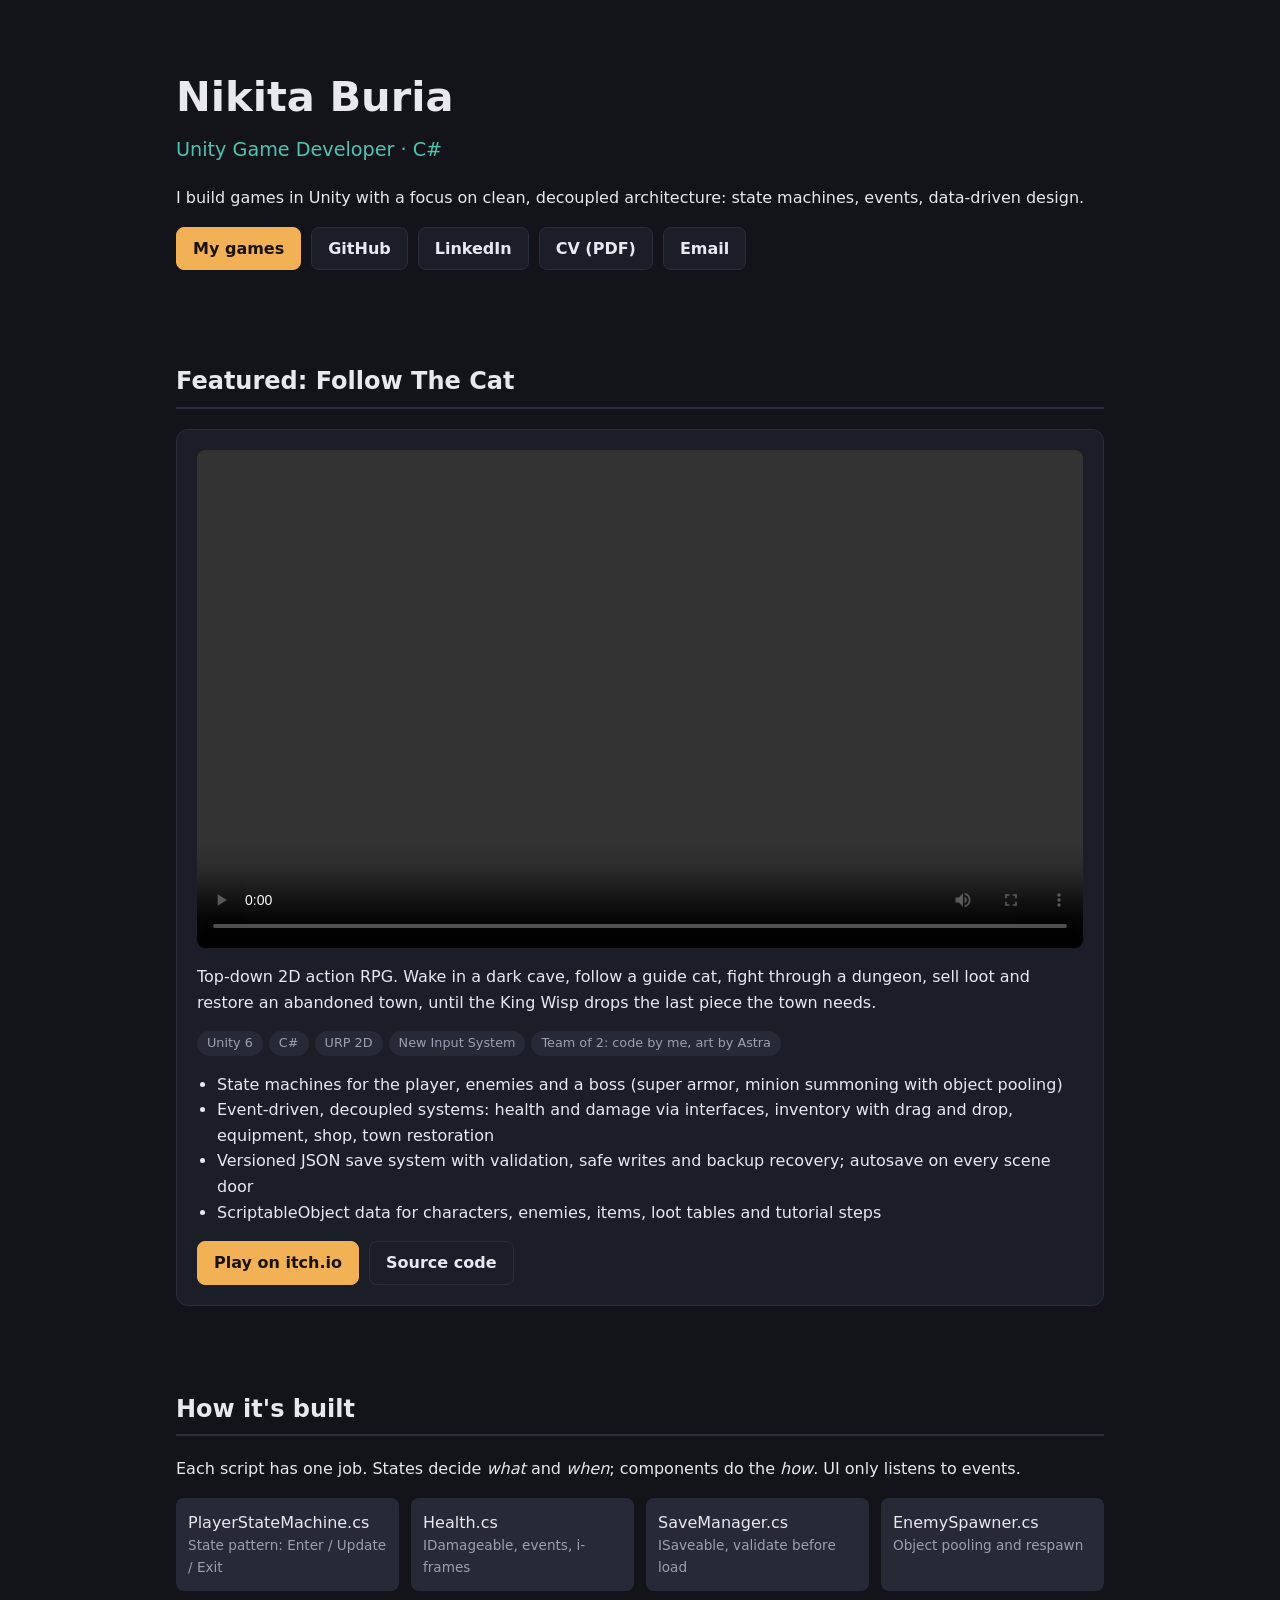
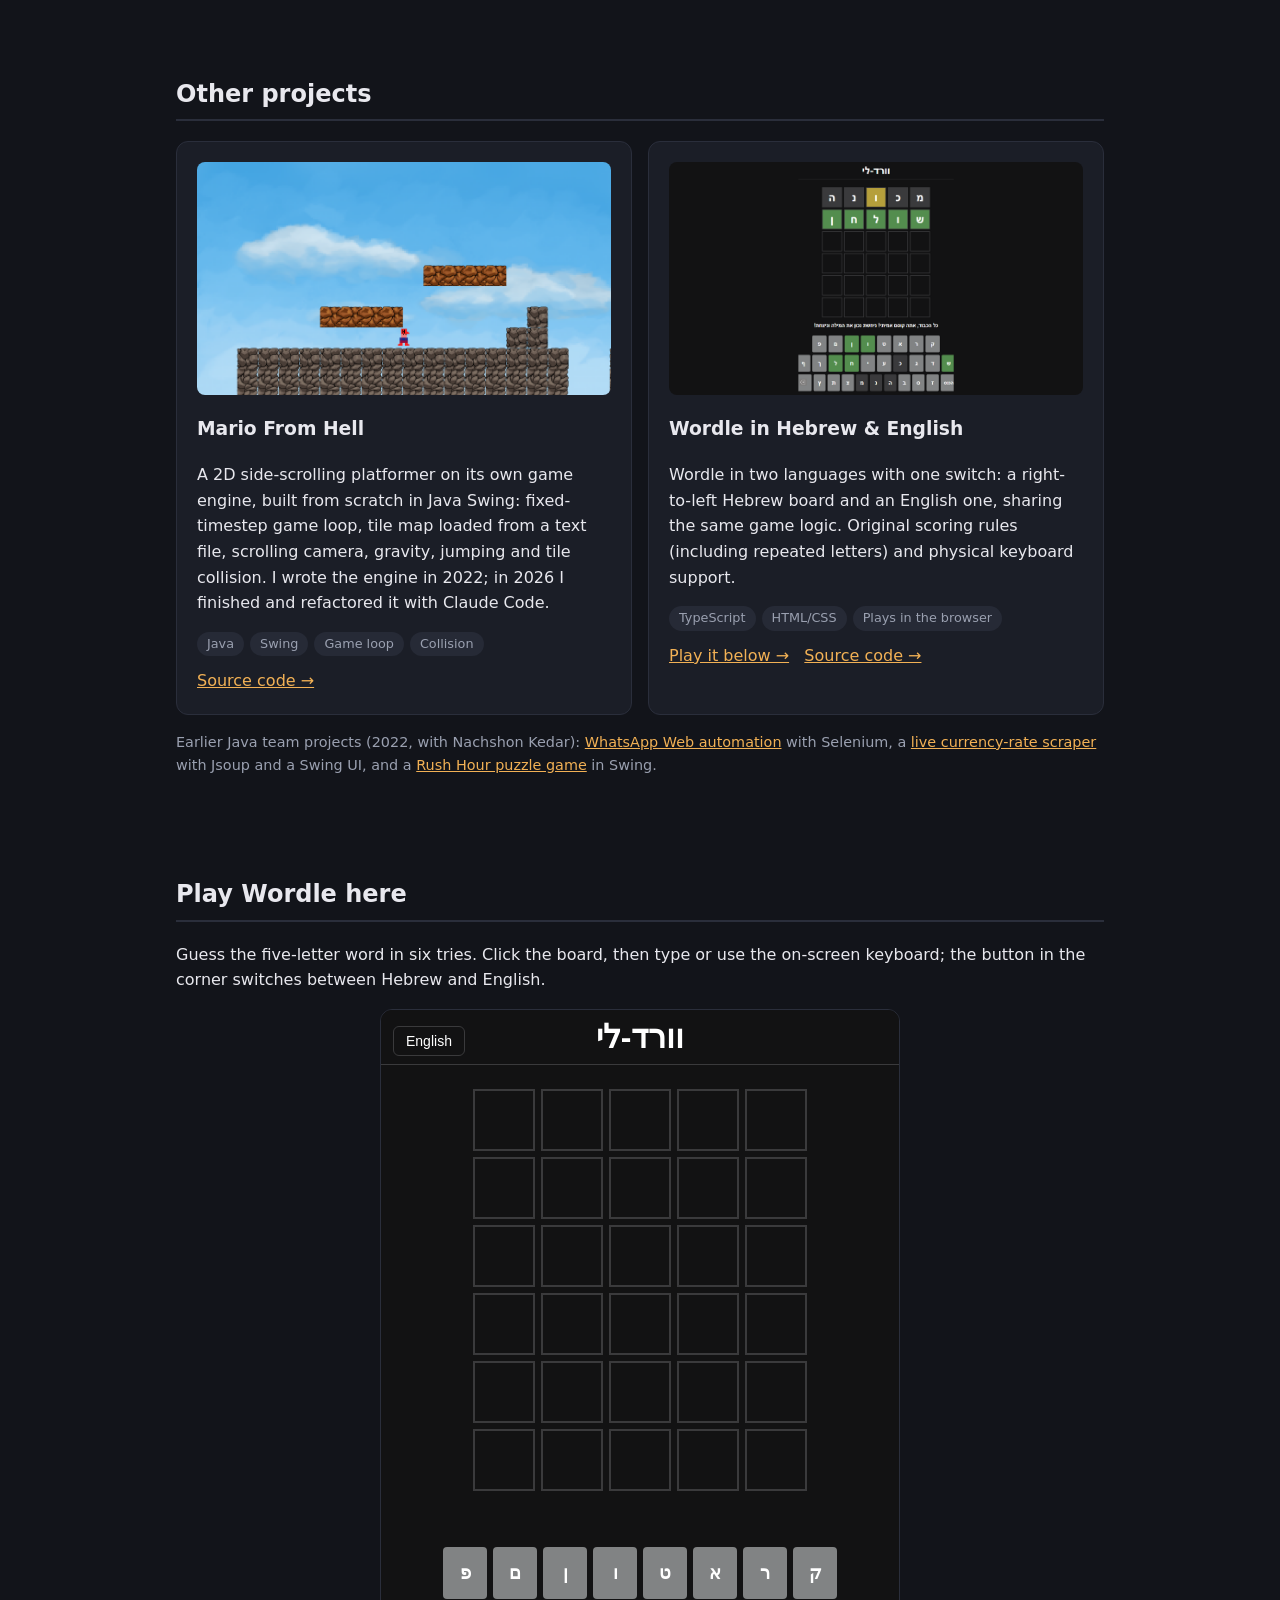
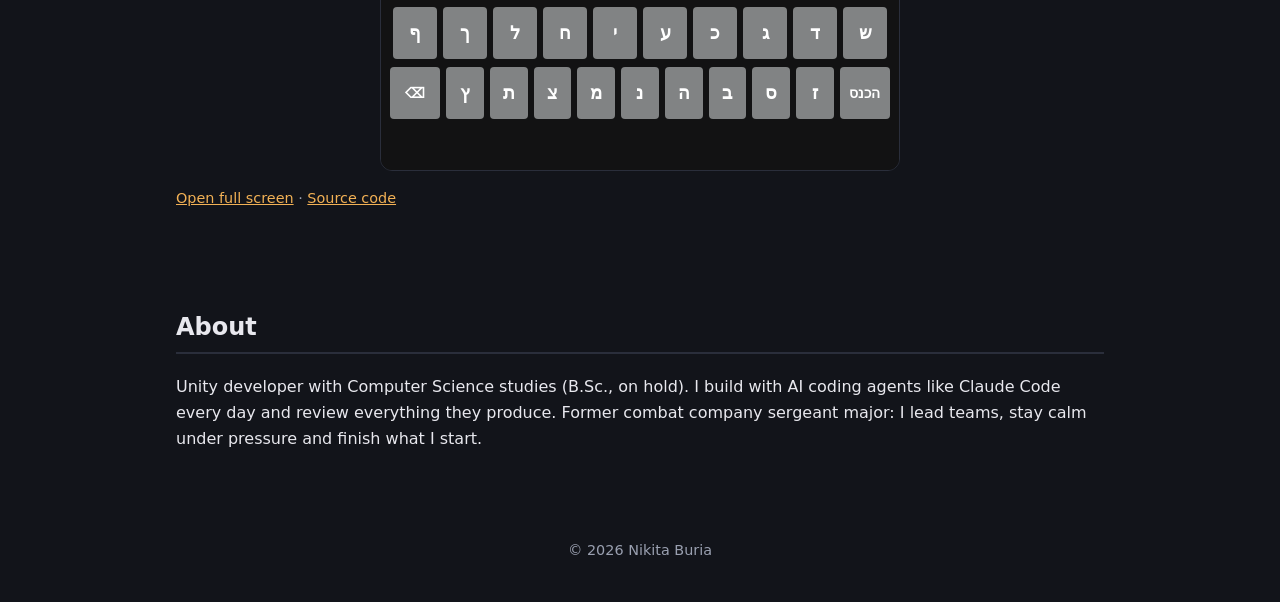
==== index.html @ 009feb9f "Mario From Hell: describe the engine and credit the 2026 refactor Co-Authored-By: Claude Opus 5.5 <n" ====
<!doctype html>
<html lang="en">
<head>
<meta charset="utf-8">
<meta name="viewport" content="width=device-width, initial-scale=1">
<title>Nikita Buria – Unity Game Developer</title>
<meta name="description" content="Portfolio of Nikita Buria, Unity game developer (C#).">
<style>
  :root {
    --bg: #12141a; --card: #1b1e27; --text: #e8e8ee; --muted: #9aa0b0;
    --accent: #f2b155; --accent2: #4fc3b0; --border: #2a2e3b;
  }
  * { box-sizing: border-box; }
  body { margin: 0; background: var(--bg); color: var(--text);
    font: 16px/1.6 system-ui, -apple-system, "Segoe UI", sans-serif; }
  a { color: var(--accent); }
  .wrap { max-width: 960px; margin: 0 auto; padding: 0 16px; }
  header { padding: 64px 0 40px; }
  h1 { font-size: 2.6rem; margin: 0; }
  .role { color: var(--accent2); font-size: 1.2rem; margin: 4px 0 20px; }
  .links { display: flex; flex-wrap: wrap; gap: 10px; }
  .btn { display: inline-block; padding: 8px 16px; border-radius: 8px; text-decoration: none;
    border: 1px solid var(--border); background: var(--card); color: var(--text); font-weight: 600; }
  .btn:hover { border-color: var(--accent); }
  .btn.primary { background: var(--accent); color: #1a1205; border-color: var(--accent); }
  section { padding: 32px 0; }
  h2 { font-size: 1.5rem; border-bottom: 2px solid var(--border); padding-bottom: 6px; }
  .card { background: var(--card); border: 1px solid var(--border); border-radius: 12px; padding: 20px; }
  .video { position: relative; aspect-ratio: 16 / 9; border-radius: 8px; overflow: hidden;
    background: #0b0c10; display: grid; place-items: center; color: var(--muted); margin-bottom: 16px; }
  .video video, .video iframe { position: absolute; inset: 0; width: 100%; height: 100%; border: 0; }
  .tags { display: flex; flex-wrap: wrap; gap: 6px; margin: 8px 0 12px; }
  .tag { font-size: .8rem; padding: 2px 10px; border-radius: 999px; background: #262a36; color: var(--muted); }
  ul { padding-left: 20px; }
  .grid { display: grid; grid-template-columns: repeat(auto-fit, minmax(260px, 1fr)); gap: 16px; }
  .thumb { aspect-ratio: 16 / 9; background: #0b0c10; border-radius: 8px; margin-bottom: 12px;
    display: grid; place-items: center; color: var(--muted); overflow: hidden; }
  .thumb img { width: 100%; height: 100%; object-fit: cover; }
  .arch { display: grid; grid-template-columns: repeat(auto-fit, minmax(200px, 1fr)); gap: 12px; }
  .arch a { display: block; padding: 12px; border-radius: 8px; background: #262a36; text-decoration: none; color: var(--text); }
  .arch a span { display: block; color: var(--muted); font-size: .85rem; }
  .muted-line { color: var(--muted); font-size: .9rem; margin-top: 16px; }
  .game-frame { max-width: 520px; margin: 0 auto; border: 1px solid var(--border); border-radius: 12px; overflow: hidden; background: #121213; }
  .game-frame iframe { display: block; width: 100%; height: 760px; border: 0; }
  footer { padding: 40px 0; color: var(--muted); text-align: center; font-size: .9rem; }
  @media (max-width: 600px) { h1 { font-size: 2rem; } header { padding-top: 40px; } }
</style>
</head>
<body>
<div class="wrap">

  <header>
    <h1>Nikita Buria</h1>
    <p class="role">Unity Game Developer · C#</p>
    <p>I build games in Unity with a focus on clean, decoupled architecture: state machines, events, data-driven design.</p>
    <div class="links">
      <a class="btn primary" href="#games">My games</a>
      <a class="btn" href="https://github.com/NikitaBuria">GitHub</a>
      <a class="btn" href="https://linkedin.com/in/nikita-buria-5861b0246">LinkedIn</a>
      <a class="btn" href="cv.pdf">CV (PDF)</a>
      <a class="btn" href="mailto:nikitaburia@gmail.com">Email</a>
    </div>
  </header>

  <section id="games">
    <h2>Featured: Follow The Cat</h2>
    <div class="card">
      <div class="video">
        <video src="gameplay.mp4" controls preload="metadata" playsinline title="Follow The Cat gameplay"></video>
      </div>
      <p>Top-down 2D action RPG. Wake in a dark cave, follow a guide cat, fight through a dungeon, sell loot and restore an abandoned town, until the King Wisp drops the last piece the town needs.</p>
      <div class="tags">
        <span class="tag">Unity 6</span><span class="tag">C#</span><span class="tag">URP 2D</span>
        <span class="tag">New Input System</span><span class="tag">Team of 2: code by me, art by Astra</span>
      </div>
      <ul>
        <li>State machines for the player, enemies and a boss (super armor, minion summoning with object pooling)</li>
        <li>Event-driven, decoupled systems: health and damage via interfaces, inventory with drag and drop, equipment, shop, town restoration</li>
        <li>Versioned JSON save system with validation, safe writes and backup recovery; autosave on every scene door</li>
        <li>ScriptableObject data for characters, enemies, items, loot tables and tutorial steps</li>
      </ul>
      <div class="links">
        <a class="btn primary" href="https://hahool69.itch.io/followthecat">Play on itch.io</a>
        <a class="btn" href="https://github.com/NikitaBuria/2DFollowTheCat2">Source code</a>
      </div>
    </div>
  </section>

  <section id="architecture">
    <h2>How it's built</h2>
    <p>Each script has one job. States decide <em>what</em> and <em>when</em>; components do the <em>how</em>. UI only listens to events.</p>
    <div class="arch">
      <a href="https://github.com/NikitaBuria/2DFollowTheCat2/blob/main/Assets/Scripts/Player%20Scripts/PlayerStates/PlayerStateMachine.cs">PlayerStateMachine.cs <span>State pattern: Enter / Update / Exit</span></a>
      <a href="https://github.com/NikitaBuria/2DFollowTheCat2/blob/main/Assets/Scripts/Combat/Health.cs">Health.cs <span>IDamageable, events, i-frames</span></a>
      <a href="https://github.com/NikitaBuria/2DFollowTheCat2/blob/main/Assets/Scripts/Save/SaveManager.cs">SaveManager.cs <span>ISaveable, validate before load</span></a>
      <a href="https://github.com/NikitaBuria/2DFollowTheCat2/blob/main/Assets/Scripts/Enemy/EnemySpawner.cs">EnemySpawner.cs <span>Object pooling and respawn</span></a>
    </div>
  </section>

  <section id="other">
    <h2>Other projects</h2>
    <div class="grid">
      <div class="card">
        <div class="thumb"><img src="images/mario-from-hell.png" alt="Mario From Hell: a 2D platformer level with rock platforms"></div>
        <h3>Mario From Hell</h3>
        <p>A 2D side-scrolling platformer on its own game engine, built from scratch in Java Swing: fixed-timestep game loop, tile map loaded from a text file, scrolling camera, gravity, jumping and tile collision. I wrote the engine in 2022; in 2026 I finished and refactored it with Claude Code.</p>
        <div class="tags"><span class="tag">Java</span><span class="tag">Swing</span><span class="tag">Game loop</span><span class="tag">Collision</span></div>
        <a href="https://github.com/NikitaBuria/MarioFromHell">Source code →</a>
      </div>
      <div class="card">
        <div class="thumb"><img src="images/wordle-in-hebrew.png" alt="Wordle in Hebrew and English: the game board with a winning guess"></div>
        <h3>Wordle in Hebrew &amp; English</h3>
        <p>Wordle in two languages with one switch: a right-to-left Hebrew board and an English one, sharing the same game logic. Original scoring rules (including repeated letters) and physical keyboard support.</p>
        <div class="tags"><span class="tag">TypeScript</span><span class="tag">HTML/CSS</span><span class="tag">Plays in the browser</span></div>
        <a href="#play-wordle">Play it below →</a> &nbsp; <a href="https://github.com/NikitaBuria/Wordle-In-Hebrew">Source code →</a>
      </div>
    </div>
    <p class="muted-line">Earlier Java team projects (2022, with Nachshon Kedar): <a href="https://github.com/nachshon99/WhatsappWebProject">WhatsApp Web automation</a> with Selenium, a <a href="https://github.com/nachshon99/WebScrappingProject2">live currency-rate scraper</a> with Jsoup and a Swing UI, and a <a href="https://github.com/NikitaBuria/RushHourProject20.4.22">Rush Hour puzzle game</a> in Swing.</p>
  </section>

  <section id="play-wordle">
    <h2>Play Wordle here</h2>
    <p>Guess the five-letter word in six tries. Click the board, then type or use the on-screen keyboard; the button in the corner switches between Hebrew and English.</p>
    <div class="game-frame">
      <iframe src="wordle/index.html" title="Wordle in Hebrew and English" loading="lazy"></iframe>
    </div>
    <p class="muted-line"><a href="wordle/index.html">Open full screen</a> · <a href="https://github.com/NikitaBuria/Wordle-In-Hebrew">Source code</a></p>
  </section>

  <section id="about">
    <h2>About</h2>
    <p>Unity developer with Computer Science studies (B.Sc., on hold). I build with AI coding agents like Claude Code every day and review everything they produce. Former combat company sergeant major: I lead teams, stay calm under pressure and finish what I start.</p>
  </section>

  <footer>© 2026 Nikita Buria</footer>
</div>
</body>
</html>
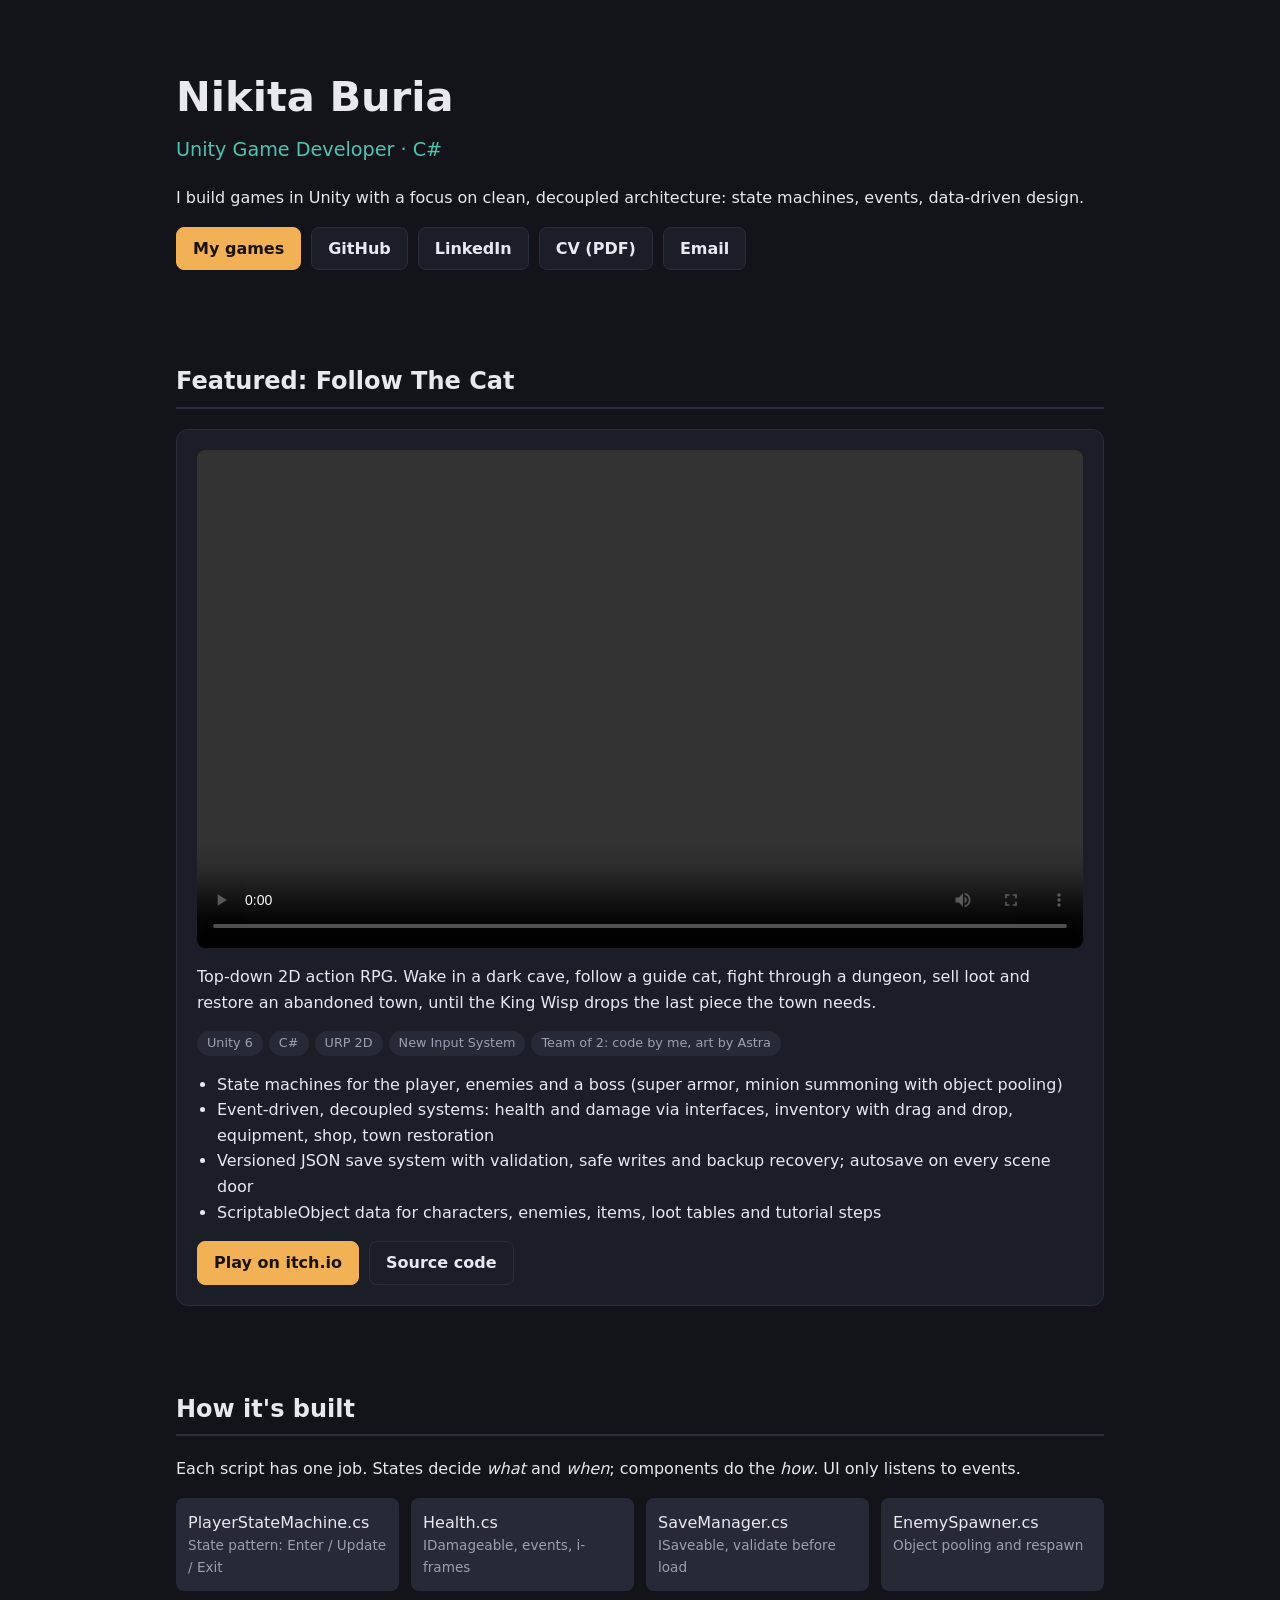
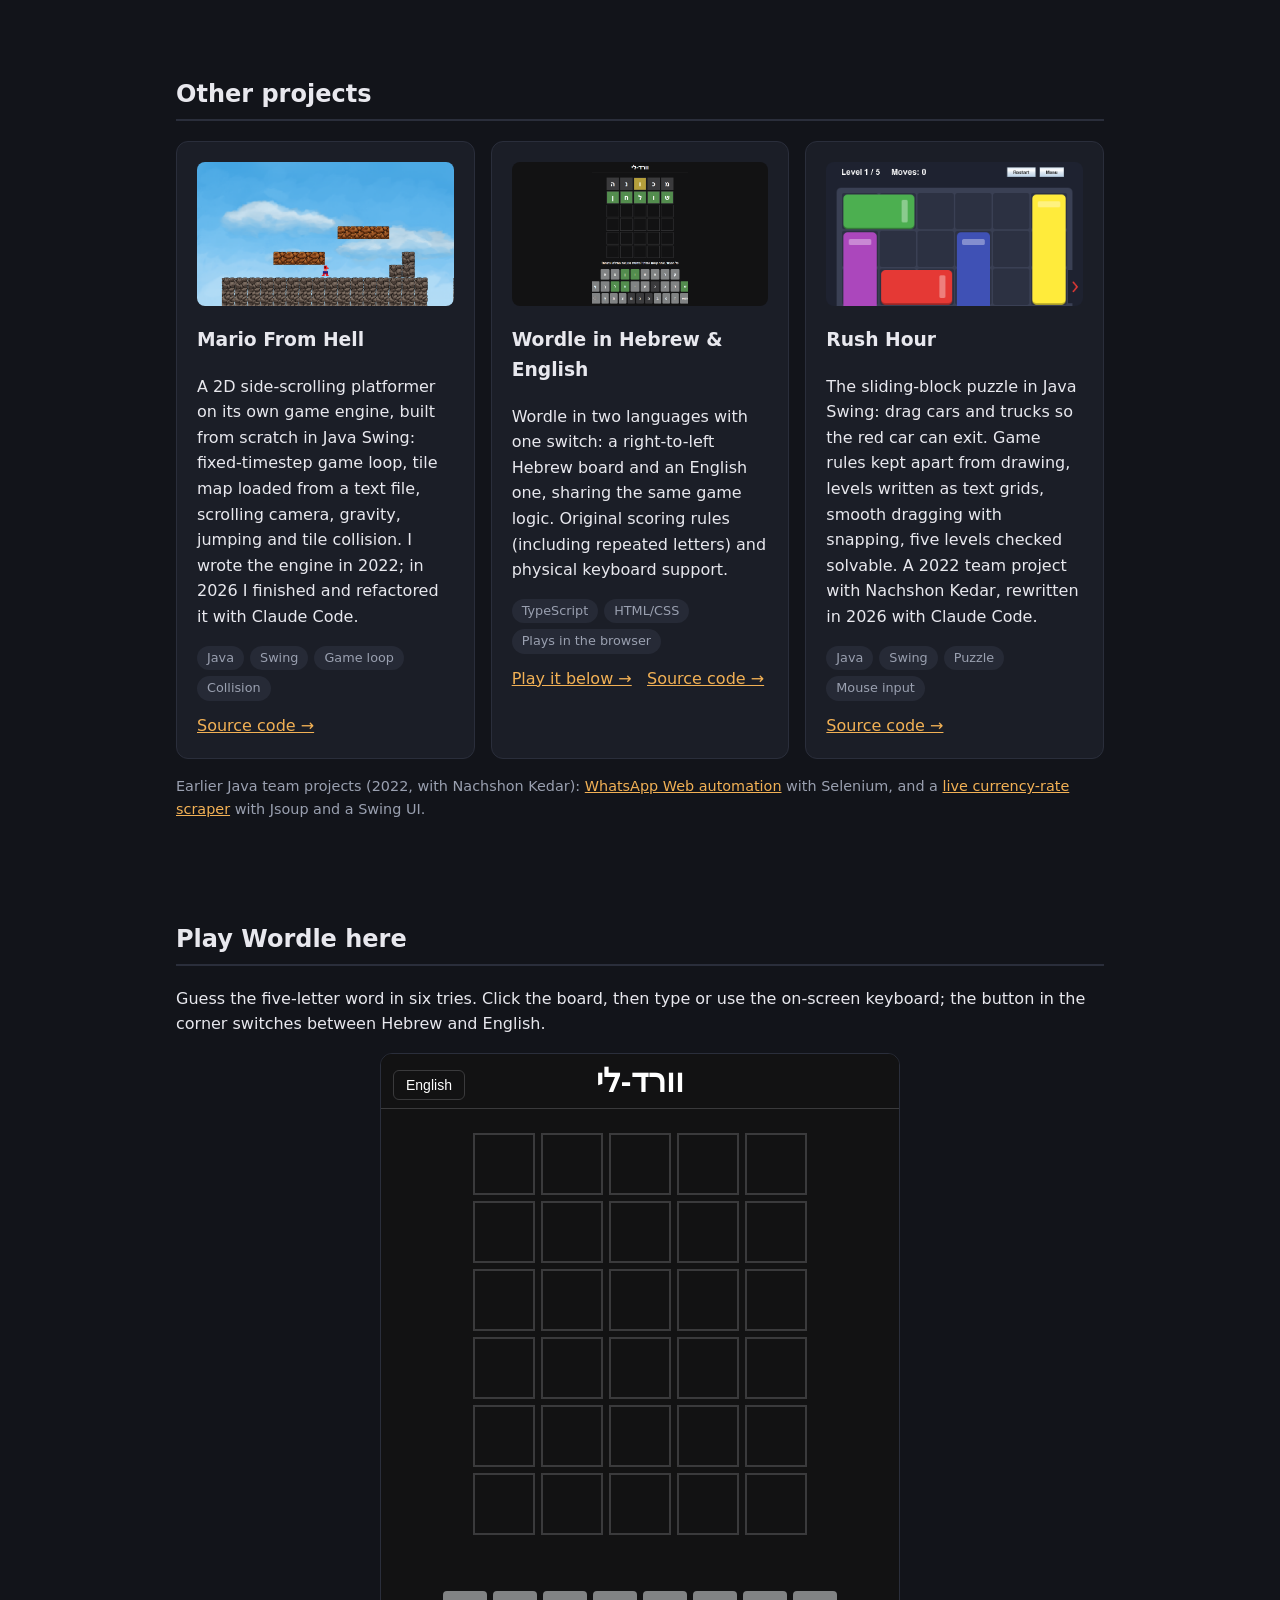
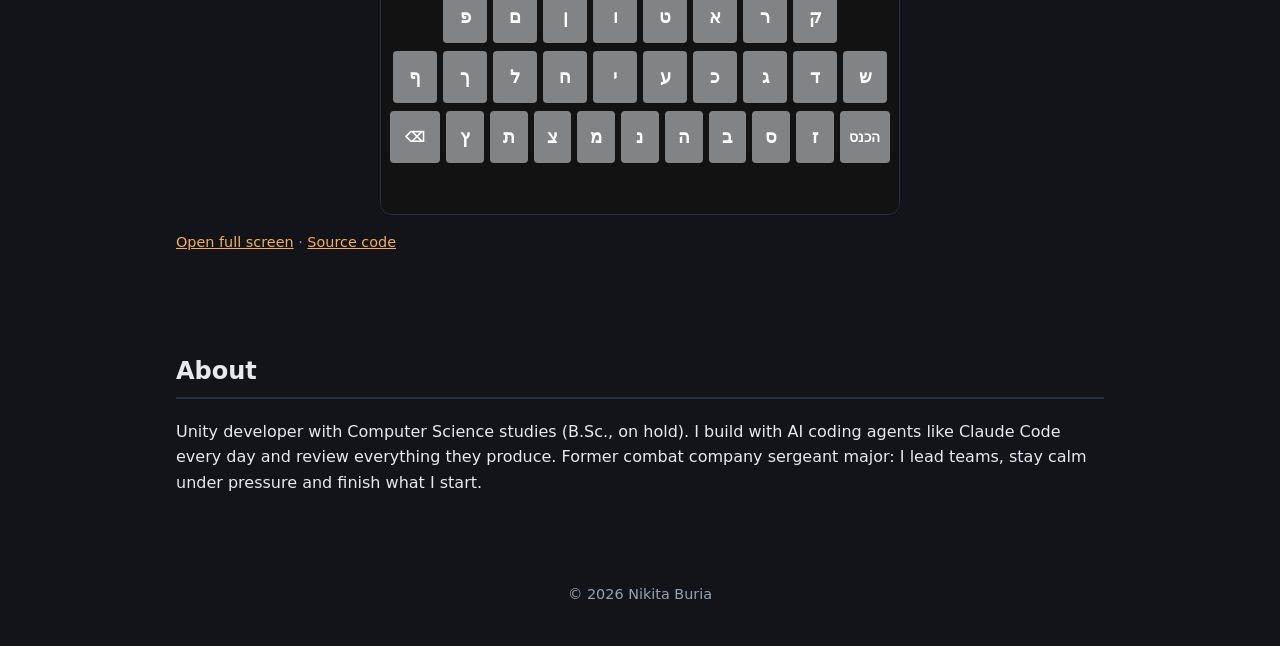
==== commit 88ff3054: "Add Rush Hour to Other projects Co-Authored-By: Claude Opus 5.5 <noreply@anthropic.com>" ====
--- a/index.html
+++ b/index.html
@@ -114,8 +114,15 @@
         <div class="tags"><span class="tag">TypeScript</span><span class="tag">HTML/CSS</span><span class="tag">Plays in the browser</span></div>
         <a href="#play-wordle">Play it below →</a> &nbsp; <a href="https://github.com/NikitaBuria/Wordle-In-Hebrew">Source code →</a>
       </div>
+      <div class="card">
+        <div class="thumb"><img src="images/rush-hour.png" alt="Rush Hour: a 6 by 6 board of colored cars and trucks around the red car"></div>
+        <h3>Rush Hour</h3>
+        <p>The sliding-block puzzle in Java Swing: drag cars and trucks so the red car can exit. Game rules kept apart from drawing, levels written as text grids, smooth dragging with snapping, five levels checked solvable. A 2022 team project with Nachshon Kedar, rewritten in 2026 with Claude Code.</p>
+        <div class="tags"><span class="tag">Java</span><span class="tag">Swing</span><span class="tag">Puzzle</span><span class="tag">Mouse input</span></div>
+        <a href="https://github.com/NikitaBuria/RushHourProject20.4.22">Source code →</a>
+      </div>
     </div>
-    <p class="muted-line">Earlier Java team projects (2022, with Nachshon Kedar): <a href="https://github.com/nachshon99/WhatsappWebProject">WhatsApp Web automation</a> with Selenium, a <a href="https://github.com/nachshon99/WebScrappingProject2">live currency-rate scraper</a> with Jsoup and a Swing UI, and a <a href="https://github.com/NikitaBuria/RushHourProject20.4.22">Rush Hour puzzle game</a> in Swing.</p>
+    <p class="muted-line">Earlier Java team projects (2022, with Nachshon Kedar): <a href="https://github.com/nachshon99/WhatsappWebProject">WhatsApp Web automation</a> with Selenium, and a <a href="https://github.com/nachshon99/WebScrappingProject2">live currency-rate scraper</a> with Jsoup and a Swing UI.</p>
   </section>
 
   <section id="play-wordle">
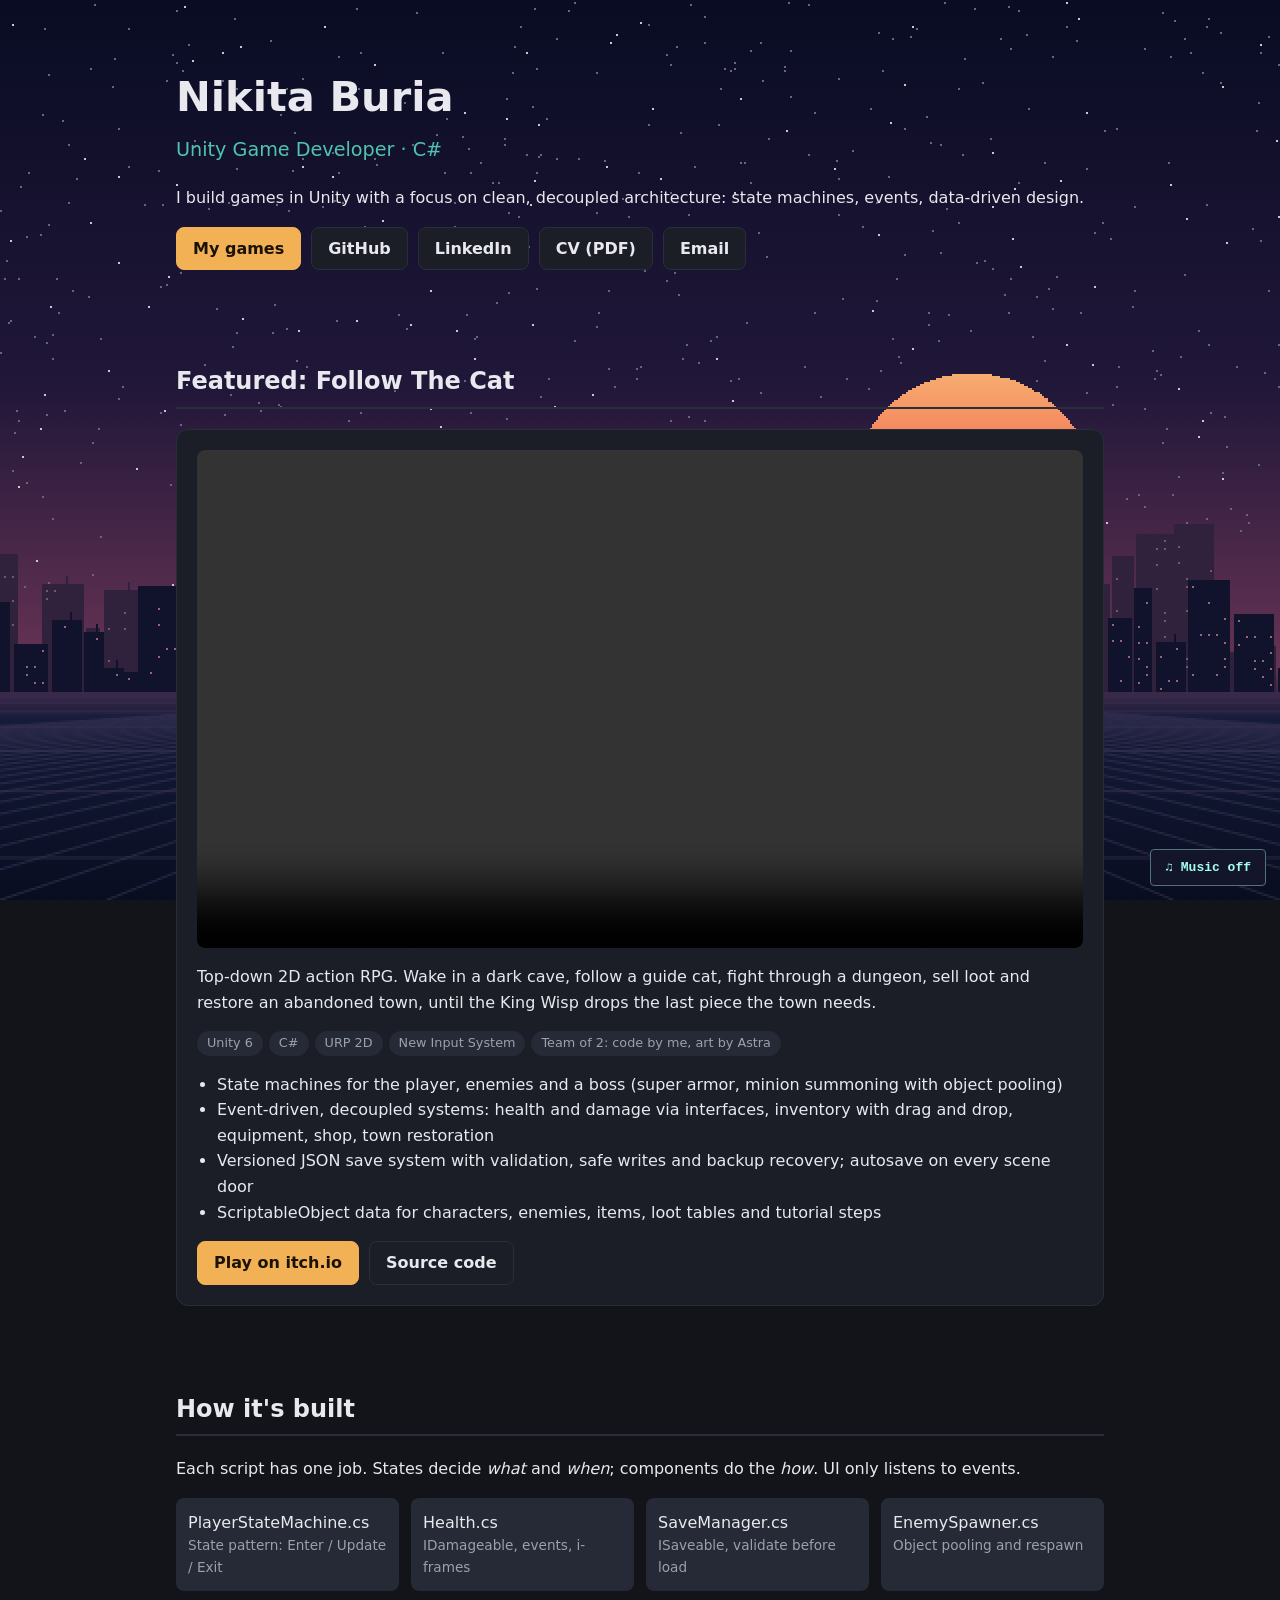
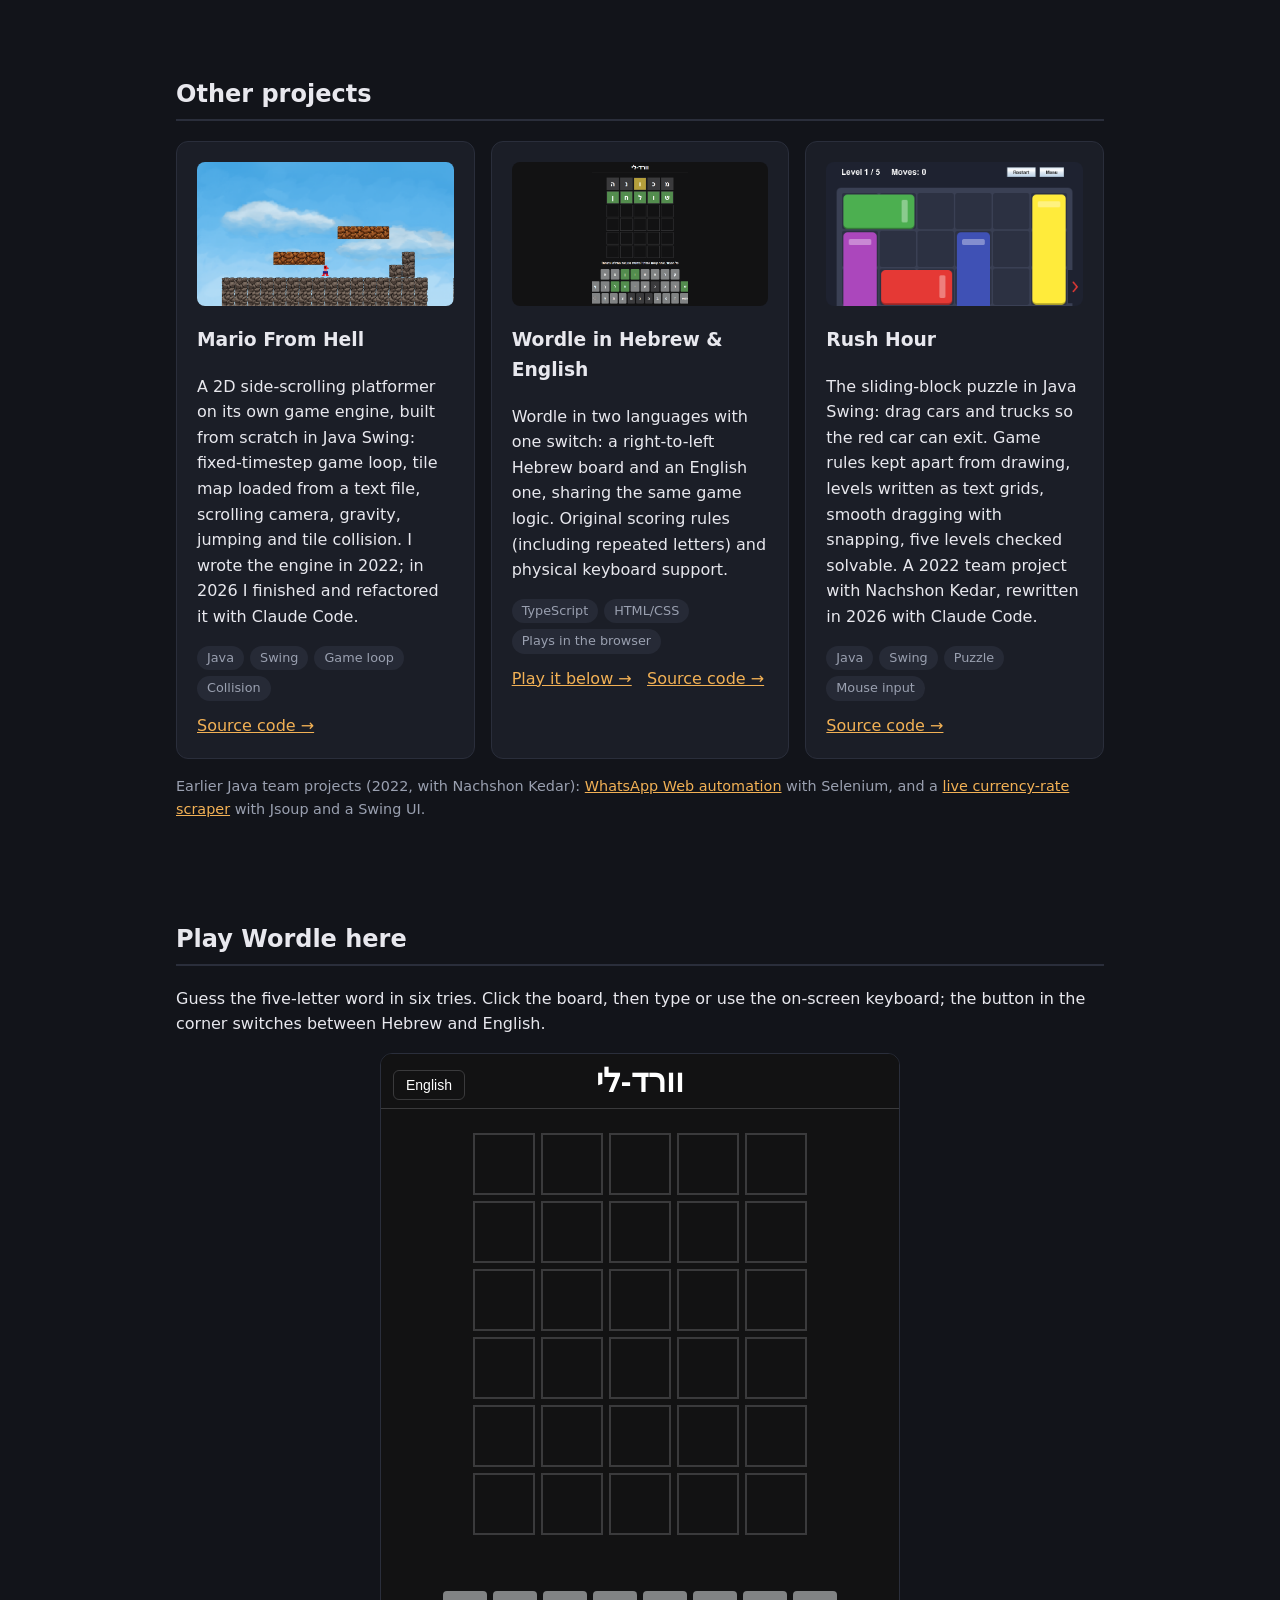
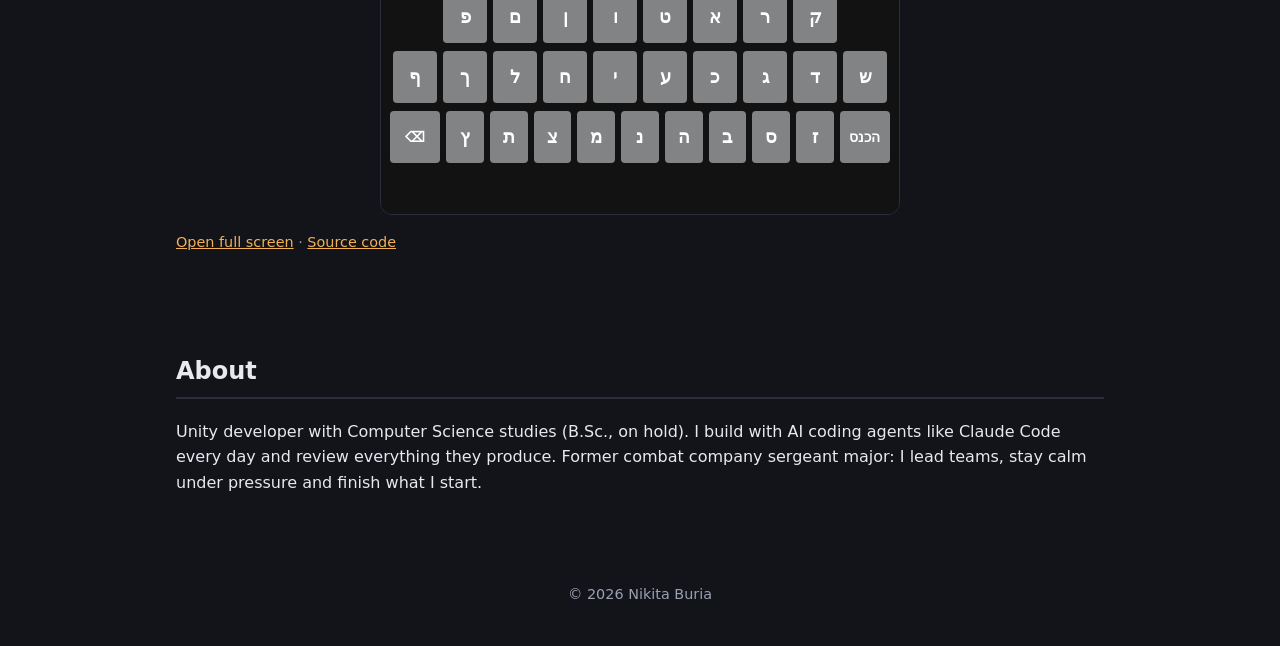
==== commit dcfc8e82: "Add arcade skyline, neon cursor trail and opt-in chiptune Added a script to create a dynamic landsca" ====
--- a/index.html
+++ b/index.html
@@ -5,6 +5,76 @@
 <meta name="viewport" content="width=device-width, initial-scale=1">
 <title>Nikita Buria – Unity Game Developer</title>
 <meta name="description" content="Portfolio of Nikita Buria, Unity game developer (C#).">
+<script>
+window.addEventListener('DOMContentLoaded', () => {
+  document.body.style.isolation = 'isolate';
+  function canvas(layer) {
+    const c = document.createElement('canvas');
+    c.setAttribute('aria-hidden','true');
+    c.style.cssText = 'position:fixed;inset:0;width:100%;height:100%;pointer-events:none;image-rendering:pixelated;z-index:'+layer;
+    document.body.append(c); return c;
+  }
+  const sky=canvas(-1), wake=canvas(9998), pen=sky.getContext('2d'), glow=wake.getContext('2d');
+  function landscape() {
+    const w=sky.width=Math.ceil(innerWidth/2), h=sky.height=Math.ceil(innerHeight/2);
+    wake.width=innerWidth; wake.height=innerHeight;
+    let seed=579;
+    const random=()=>((seed=(1664525*seed+1013904223)>>>0)/4294967296);
+    function rect(x,y,a,b,color){pen.fillStyle=color;pen.fillRect(Math.floor(x),Math.floor(y),Math.ceil(a),Math.ceil(b));}
+    const horizon=Math.floor(h*.77), gradient=pen.createLinearGradient(0,0,0,h);
+    [[0,'#090c23'],[.43,'#211739'],[.74,'#673354'],[.8,'#151b39'],[1,'#080d20']].forEach(([s,c])=>gradient.addColorStop(s,c));
+    rect(0,0,w,h,gradient);
+    for(let i=0;i<w*h/450;i++)rect(random()*w,random()*h*.69,1,1,random()>.82?'#cfc8cb':'#696482');
+    const r=Math.min(w*.13,h*.135);
+    for(let y=-Math.floor(r);y<=r;y++){
+      if(y>0 && y%6<1+Math.floor(2*y/r))continue;
+      const span=Math.sqrt(r*r-y*y), t=(y/r+1)/2;
+      rect(w*.76-span,h*.55+y,2*span,1,'hsl('+(27-43*t)+' 88% '+(70-14*t)+'%)');
+    }
+    for(let layer=0;layer<2;layer++){
+      for(let x=-6;x<w;){
+        const width=5+Math.floor(random()*17),top=horizon-(.02+random()*(layer?.105:.17))*h,color=layer?'#10132b':'#30213d';
+        rect(x,top,width,horizon-top,color);
+        if(random()>.68)rect(x+width*.6,top-4,1,5,color);
+        for(let y=top+3;y<horizon-1;y+=4)for(let col=x+2;col<x+width-1;col+=4)if(random()>.83)rect(col,y,1,1,layer?'#9b6574':'#785669');
+        x+=width+Math.floor(random()*3);
+      }
+    }
+    pen.strokeStyle='#343051';pen.lineWidth=.7;pen.beginPath();
+    for(let x=-w*2;x<w*3;x+=Math.max(18,w/12)){pen.moveTo(w*.51+(x-w*.51)*.045,horizon);pen.lineTo(x,h);}
+    for(let d=1;d<h-horizon;d=d*1.65+1){pen.moveTo(0,horizon+d);pen.lineTo(w,horizon+d);}pen.stroke();
+  }
+  landscape();addEventListener('resize',landscape);
+  const reduced=matchMedia('(prefers-reduced-motion: reduce)');let points=[],frame=0;
+  function trail(now){
+    glow.clearRect(0,0,wake.width,wake.height);points=points.filter(p=>now-p.time<340);
+    for(let i=1;i<points.length;i++){
+      const a=points[i-1],b=points[i],life=Math.max(0,1-(now-a.time)/340);
+      for(const [offset,color] of [[4,'#fa56ad'],[0,'#86fff0']]){glow.globalAlpha=life*.87;glow.strokeStyle=color;glow.lineWidth=1+life*2;glow.beginPath();glow.moveTo(a.x,a.y+offset);glow.lineTo(b.x,b.y+offset);glow.stroke();}
+      if(i%3===0){glow.fillStyle='#ffe8ac';glow.fillRect(a.x-3,a.y+8+(1-life)*9,2,2);}
+    }
+    glow.globalAlpha=1;frame=points.length?requestAnimationFrame(trail):0;
+  }
+  function clearTrail(){points=[];glow.clearRect(0,0,wake.width,wake.height);}
+  addEventListener('pointermove',e=>{if(reduced.matches||!e.isPrimary)return;points.push({x:e.clientX,y:e.clientY,time:performance.now()});if(points.length>90)points.shift();if(!frame)frame=requestAnimationFrame(trail);},{passive:true});
+  document.addEventListener('pointerleave',clearTrail);reduced.addEventListener('change',clearTrail);
+  const control=document.createElement('button');control.type='button';control.textContent='♫  Music off';control.setAttribute('aria-pressed','false');
+  control.style.cssText='position:fixed;bottom:max(14px,env(safe-area-inset-bottom));right:14px;z-index:9999;background:#13152b;color:#a4fff0;border:1px solid #52717c;border-radius:4px;padding:10px 14px;font:600 13px monospace;cursor:pointer;';document.body.append(control);
+  let ctx,master,clock,step,next,playing=false,busy=false;
+  function note(midi,start,length,wave,level,slide=false){
+    const osc=ctx.createOscillator(),env=ctx.createGain();osc.type=wave;osc.frequency.setValueAtTime(440*2**((midi-69)/12),start);if(slide)osc.frequency.exponentialRampToValueAtTime(46,start+.09);
+    env.gain.setValueAtTime(.0001,start);env.gain.exponentialRampToValueAtTime(level,start+.009);env.gain.exponentialRampToValueAtTime(.0001,start+length);
+    osc.connect(env).connect(master);osc.start(start);osc.stop(start+length+.01);osc.onended=()=>{osc.disconnect();env.disconnect();};
+  }
+  const roots=[45,41,48,43],lead=[0,null,7,12,null,7,3,null,7,null,10,7,null,3,2,null];
+  function sequence(){const beat=60/108/4;while(next<ctx.currentTime+.13){const bar=Math.floor(step/16)%4,pos=step%16,root=roots[bar];
+    if(pos%4===0)note(48,next,.12,'sine',.42,true);if(pos%4===0||pos===10)note(root+(pos===8?12:0),next,.24,'triangle',.30);if(pos%4===2)note(89,next,.032,'triangle',.065);
+    if(lead[pos]!==null)note(root+12+(lead[pos]===3&&bar!==0?4:lead[pos]),next,beat*1.8,'square',.075);step++;next+=beat;}}
+  function stop(){playing=false;clearInterval(clock);if(master)master.disconnect();control.textContent='♫  Music off';control.setAttribute('aria-pressed','false');}
+  control.addEventListener('click',async()=>{if(busy)return;if(playing){stop();return;}busy=true;try{ctx??=new AudioContext();await ctx.resume();if(document.hidden)return;master=ctx.createGain();master.gain.value=.22;master.connect(ctx.destination);playing=true;next=ctx.currentTime+.03;step=0;sequence();clock=setInterval(sequence,50);control.textContent='♫  Music on';control.setAttribute('aria-pressed','true');}catch{stop();control.textContent='Audio unavailable';}finally{busy=false;}});
+  document.addEventListener('visibilitychange',()=>{if(document.hidden){stop();clearTrail();}});
+});
+</script>
 <style>
   :root {
     --bg: #12141a; --card: #1b1e27; --text: #e8e8ee; --muted: #9aa0b0;
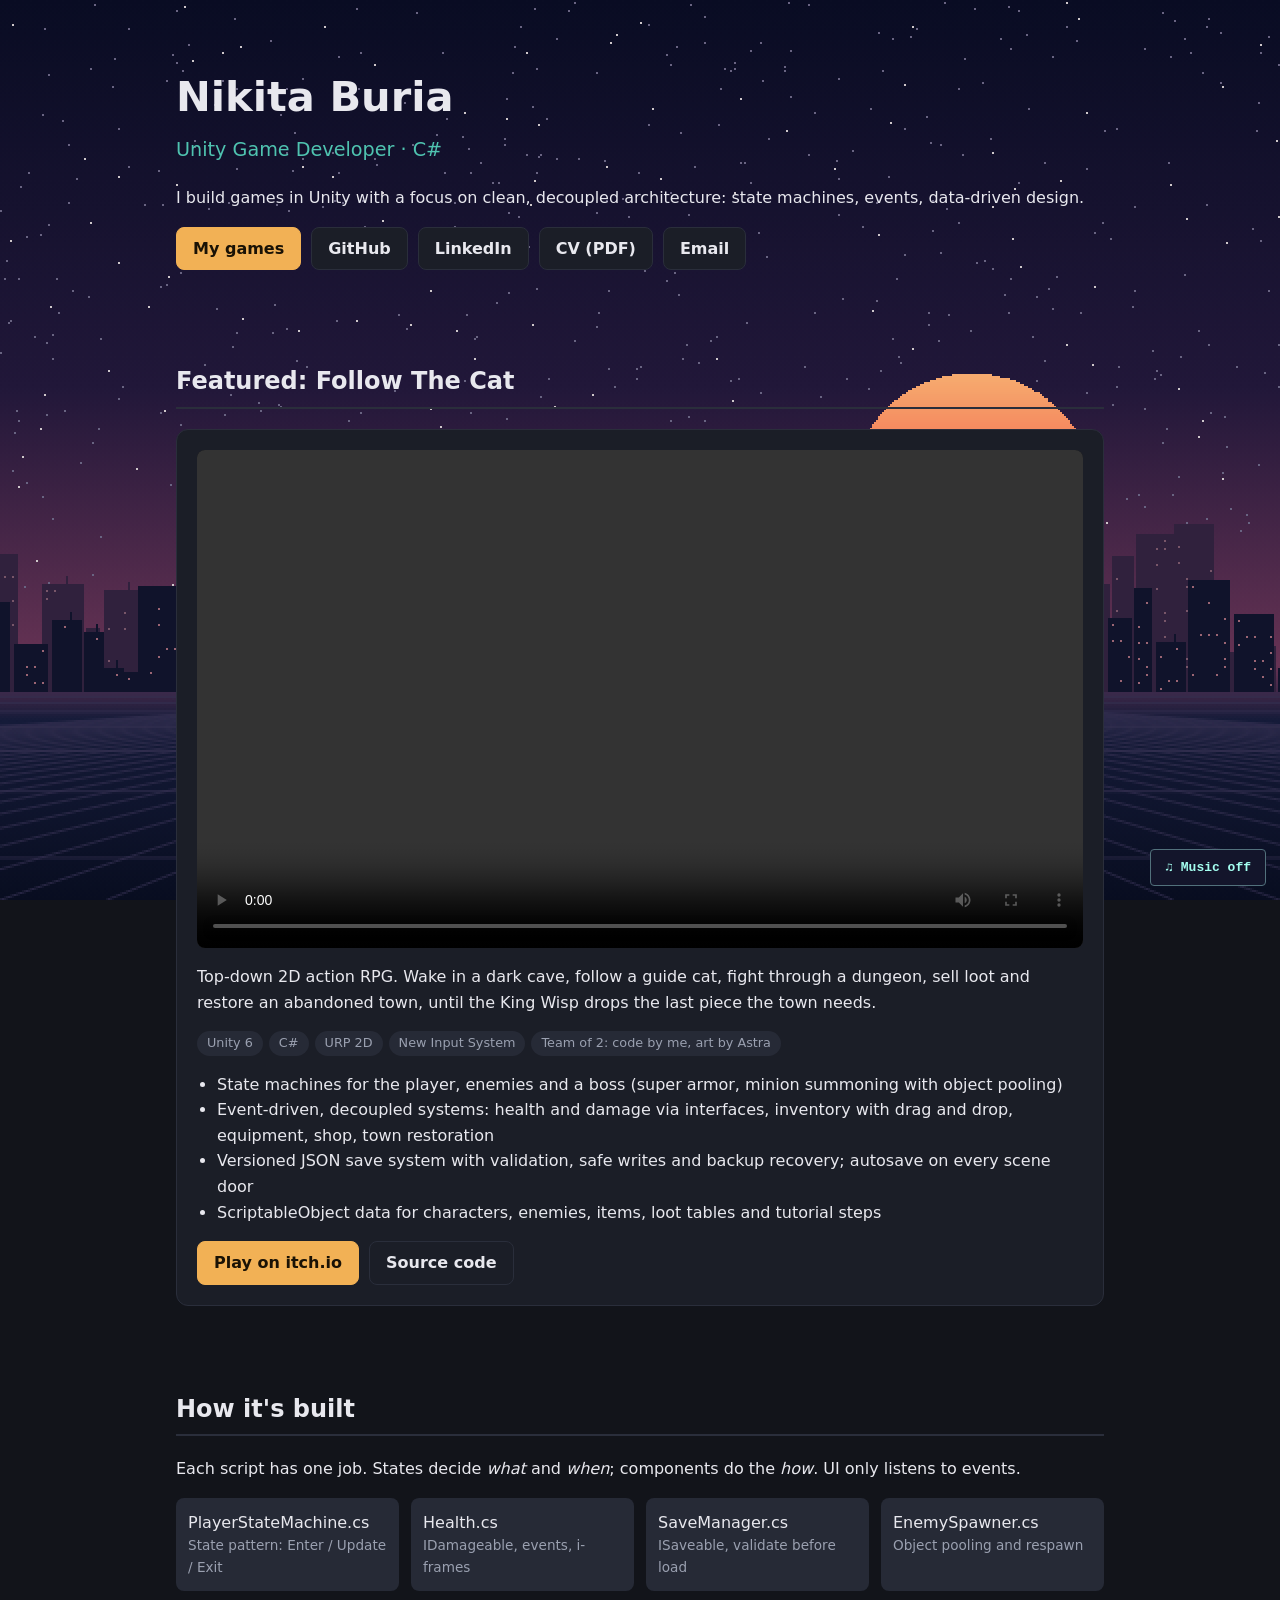
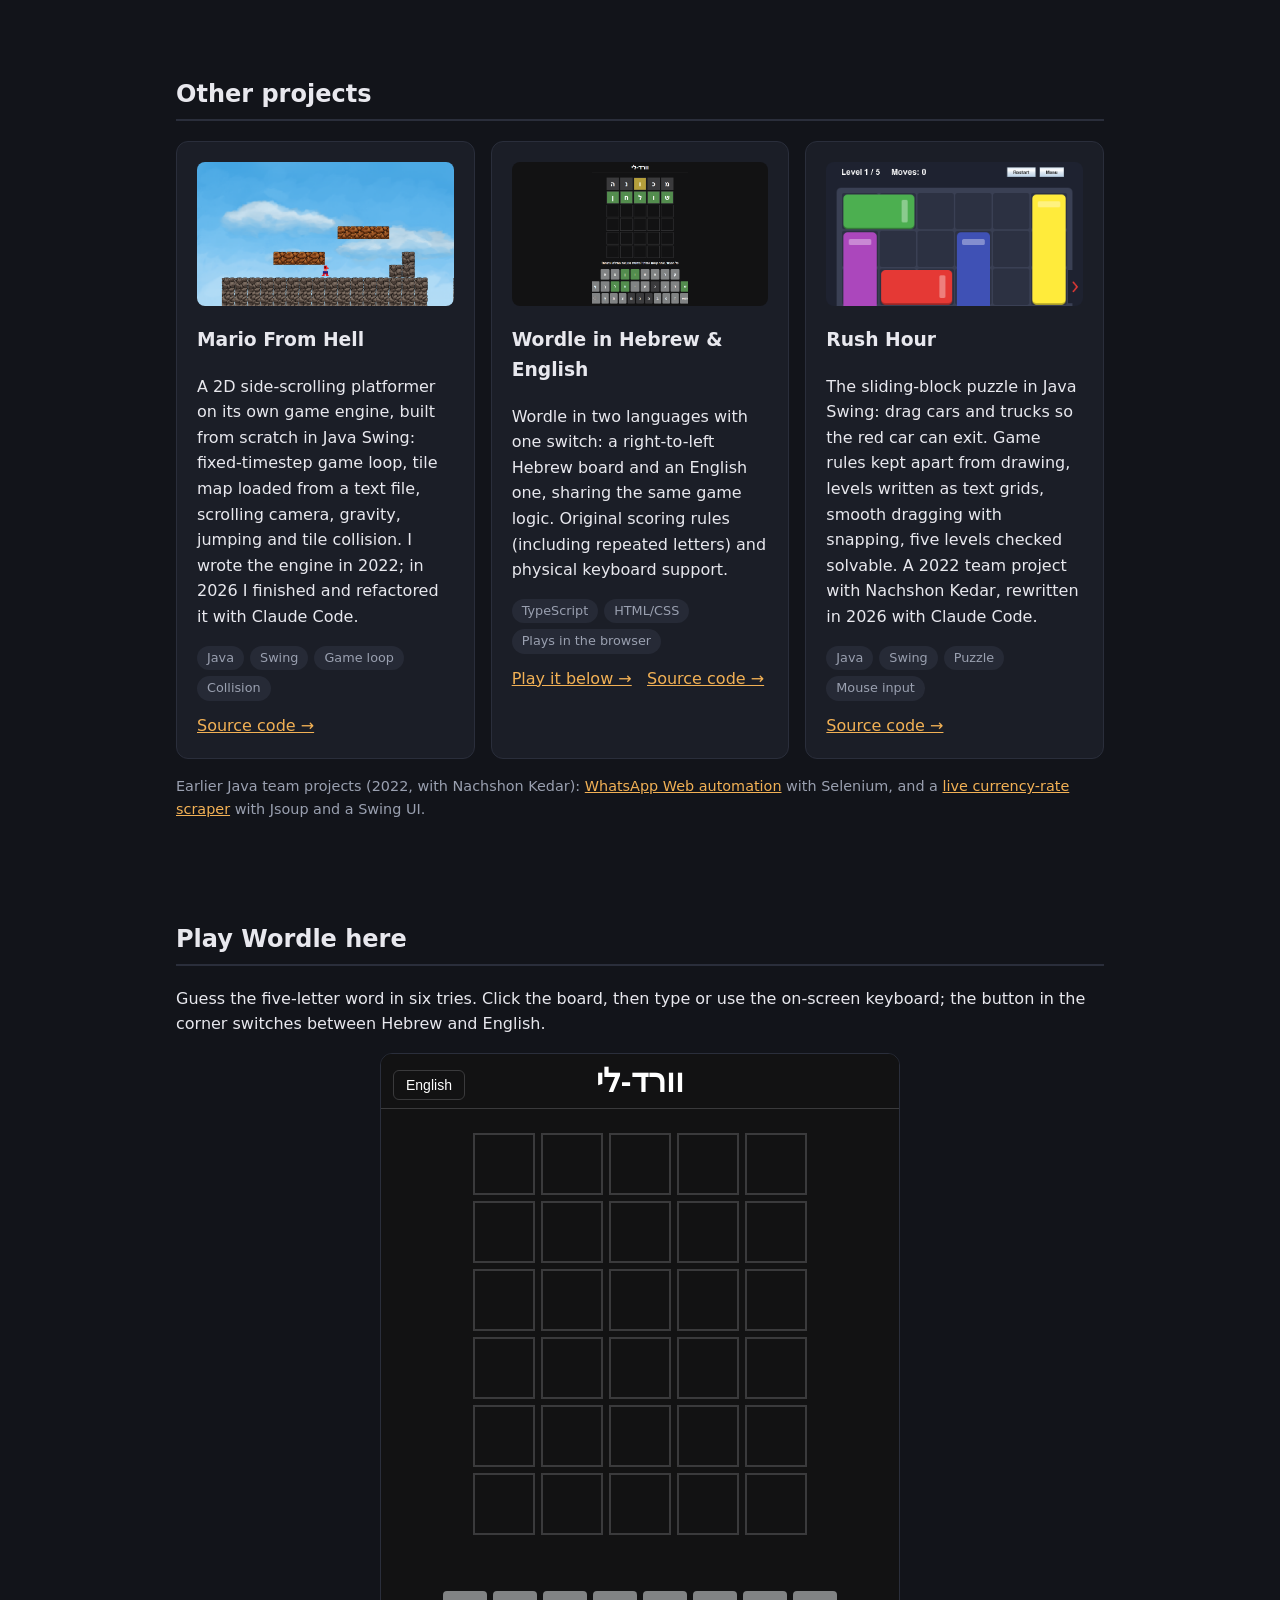
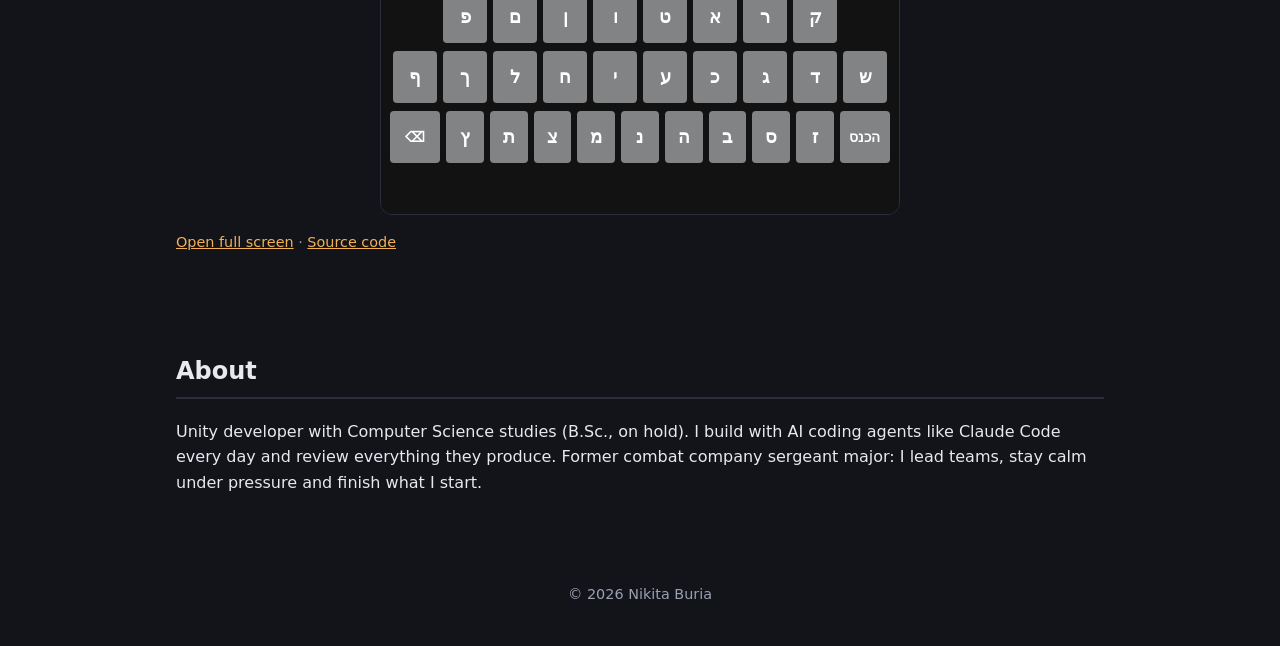
==== commit 92dbe087: "Pause arcade music for gameplay and resume it when browsing Refactor music control logic to sync wit" ====
--- a/index.html
+++ b/index.html
@@ -14,7 +14,7 @@
     c.style.cssText = 'position:fixed;inset:0;width:100%;height:100%;pointer-events:none;image-rendering:pixelated;z-index:'+layer;
     document.body.append(c); return c;
   }
-  const sky=canvas(-1), wake=canvas(9998), pen=sky.getContext('2d'), glow=wake.getContext('2d');
+  const sky=canvas(-2), wake=canvas(-1), pen=sky.getContext('2d'), glow=wake.getContext('2d');
   function landscape() {
     const w=sky.width=Math.ceil(innerWidth/2), h=sky.height=Math.ceil(innerHeight/2);
     wake.width=innerWidth; wake.height=innerHeight;
@@ -56,7 +56,23 @@
     glow.globalAlpha=1;frame=points.length?requestAnimationFrame(trail):0;
   }
   function clearTrail(){points=[];glow.clearRect(0,0,wake.width,wake.height);}
-  addEventListener('pointermove',e=>{if(reduced.matches||!e.isPrimary)return;points.push({x:e.clientX,y:e.clientY,time:performance.now()});if(points.length>90)points.shift();if(!frame)frame=requestAnimationFrame(trail);},{passive:true});
+  const panelSelector = '.card, .arch a, .game-frame, iframe, a, button, video';
+  function overPanel(event) {
+    return event.target instanceof Element && event.target.closest(panelSelector) !== null;
+  }
+  document.addEventListener('pointerover', event => {
+    if (points.length && overPanel(event)) clearTrail();
+  }, { passive: true });
+  addEventListener('pointermove', event => {
+    if (reduced.matches || !event.isPrimary) return;
+    if (overPanel(event)) {
+      if (points.length) clearTrail();
+      return;
+    }
+    points.push({ x: event.clientX, y: event.clientY, time: performance.now() });
+    if (points.length > 90) points.shift();
+    if (!frame) frame = requestAnimationFrame(trail);
+  }, { passive: true });
   document.addEventListener('pointerleave',clearTrail);reduced.addEventListener('change',clearTrail);
   const control=document.createElement('button');control.type='button';control.textContent='♫  Music off';control.setAttribute('aria-pressed','false');
   control.style.cssText='position:fixed;bottom:max(14px,env(safe-area-inset-bottom));right:14px;z-index:9999;background:#13152b;color:#a4fff0;border:1px solid #52717c;border-radius:4px;padding:10px 14px;font:600 13px monospace;cursor:pointer;';document.body.append(control);
@@ -70,9 +86,71 @@
   function sequence(){const beat=60/108/4;while(next<ctx.currentTime+.13){const bar=Math.floor(step/16)%4,pos=step%16,root=roots[bar];
     if(pos%4===0)note(48,next,.12,'sine',.42,true);if(pos%4===0||pos===10)note(root+(pos===8?12:0),next,.24,'triangle',.30);if(pos%4===2)note(89,next,.032,'triangle',.065);
     if(lead[pos]!==null)note(root+12+(lead[pos]===3&&bar!==0?4:lead[pos]),next,beat*1.8,'square',.075);step++;next+=beat;}}
-  function stop(){playing=false;clearInterval(clock);if(master)master.disconnect();control.textContent='♫  Music off';control.setAttribute('aria-pressed','false');}
-  control.addEventListener('click',async()=>{if(busy)return;if(playing){stop();return;}busy=true;try{ctx??=new AudioContext();await ctx.resume();if(document.hidden)return;master=ctx.createGain();master.gain.value=.22;master.connect(ctx.destination);playing=true;next=ctx.currentTime+.03;step=0;sequence();clock=setInterval(sequence,50);control.textContent='♫  Music on';control.setAttribute('aria-pressed','true');}catch{stop();control.textContent='Audio unavailable';}finally{busy=false;}});
-  document.addEventListener('visibilitychange',()=>{if(document.hidden){stop();clearTrail();}});
+  const video = document.querySelector('.video video');
+  let musicEnabled = false;
+
+  function syncMusic() {
+    const watching = video && !video.paused && !video.ended && !video.error;
+    const audible = musicEnabled && !watching && !document.hidden;
+    if (audible && !playing) {
+      master = ctx.createGain();
+      master.gain.value = .22;
+      master.connect(ctx.destination);
+      next = ctx.currentTime + .03;
+      sequence();
+      clock = setInterval(sequence, 50);
+    } else if (!audible && playing) {
+      clearInterval(clock);
+      master.disconnect();
+    }
+    playing = audible;
+    control.setAttribute('aria-pressed', String(musicEnabled));
+    control.textContent = !musicEnabled ? '♫  Music off' : watching ? '♫  Paused for video' : '♫  Music on';
+  }
+
+  control.addEventListener('click', async () => {
+    if (busy) return;
+    if (musicEnabled) {
+      musicEnabled = false;
+      syncMusic();
+      return;
+    }
+    busy = true;
+    try {
+      ctx ??= new AudioContext();
+      await ctx.resume();
+      if (!document.hidden) {
+        musicEnabled = true;
+        step = 0;
+        syncMusic();
+      }
+    } catch {
+      musicEnabled = false;
+      syncMusic();
+      control.textContent = 'Audio unavailable';
+    } finally {
+      busy = false;
+    }
+  });
+
+  if (video) {
+    for (const event of ['play', 'pause', 'ended', 'error', 'emptied']) {
+      video.addEventListener(event, syncMusic);
+    }
+    new IntersectionObserver(([entry]) => {
+      if (!entry.isIntersecting && !video.paused && !document.hidden &&
+          !document.fullscreenElement && document.pictureInPictureElement !== video) {
+        video.pause();
+      }
+    }).observe(video);
+  }
+  document.addEventListener('visibilitychange', () => {
+    if (document.hidden) {
+      musicEnabled = false;
+      clearTrail();
+    }
+    syncMusic();
+  });
 });
 </script>
 <style>
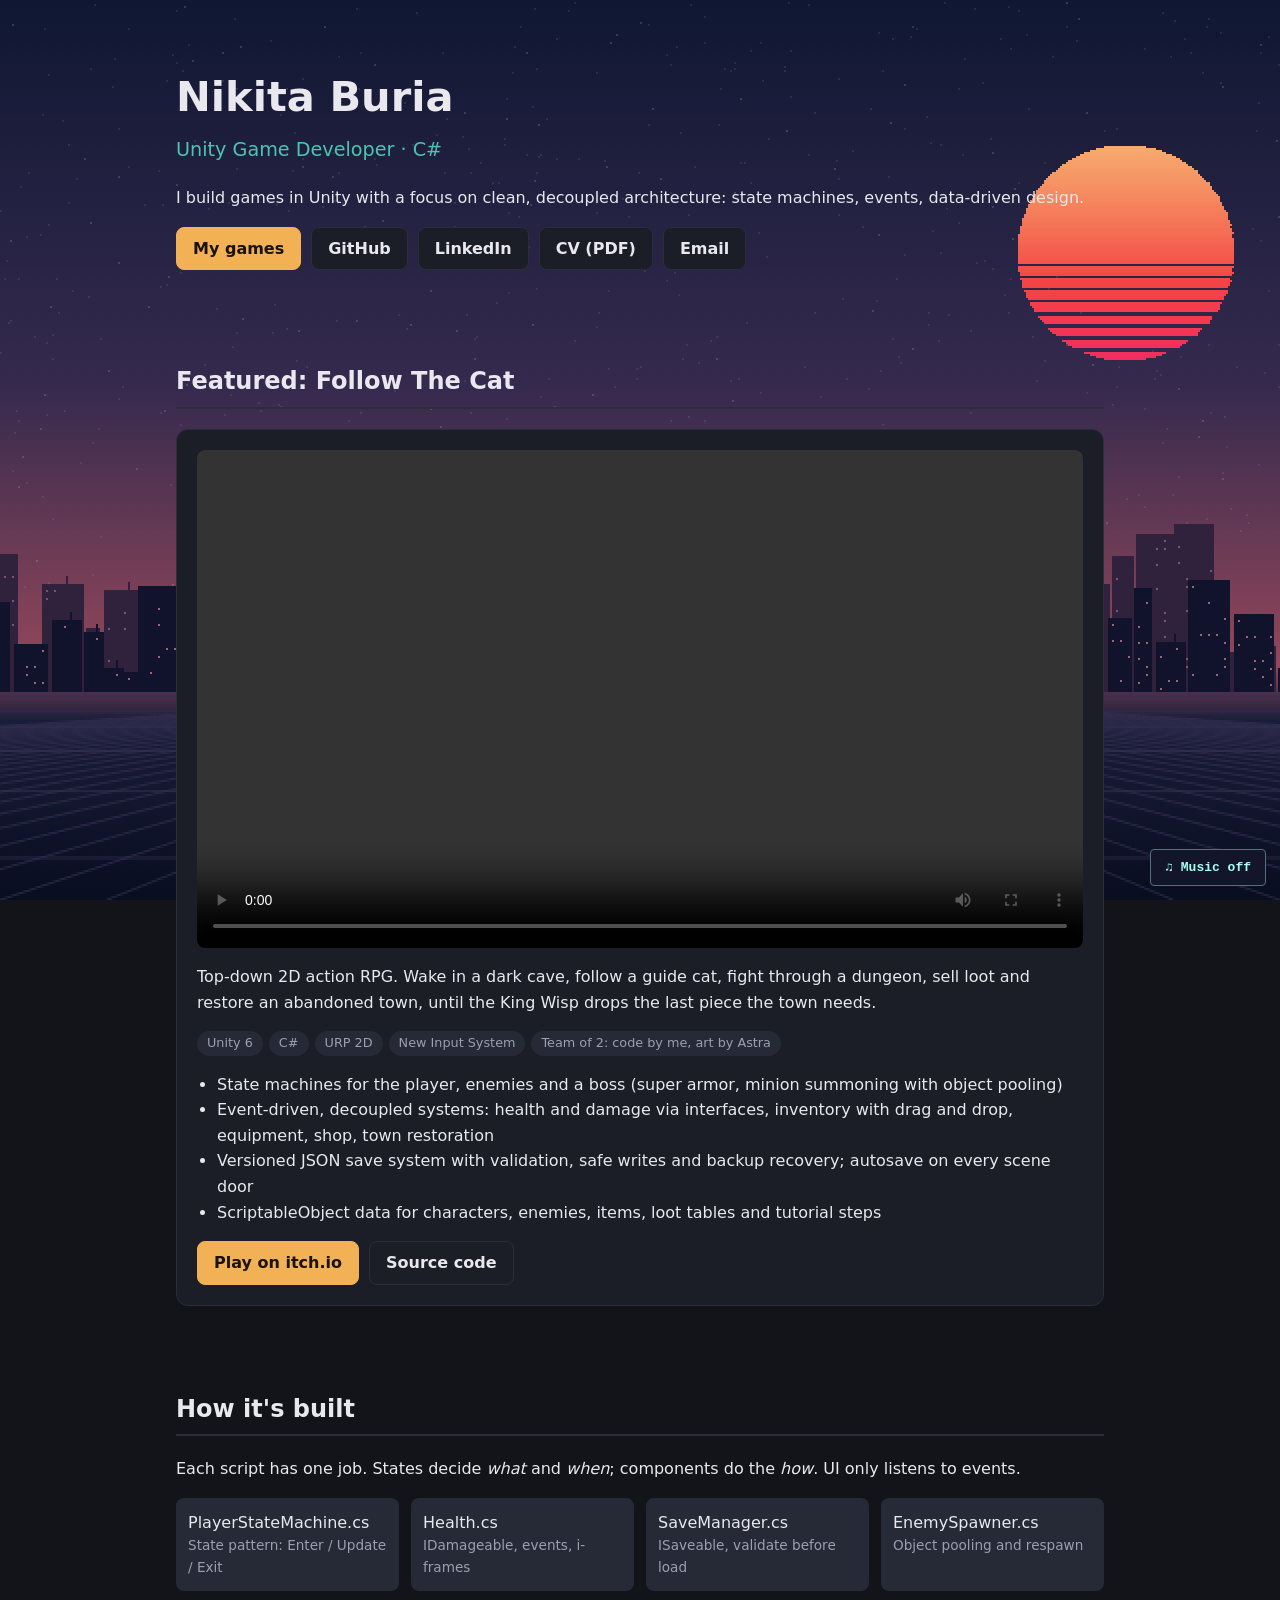
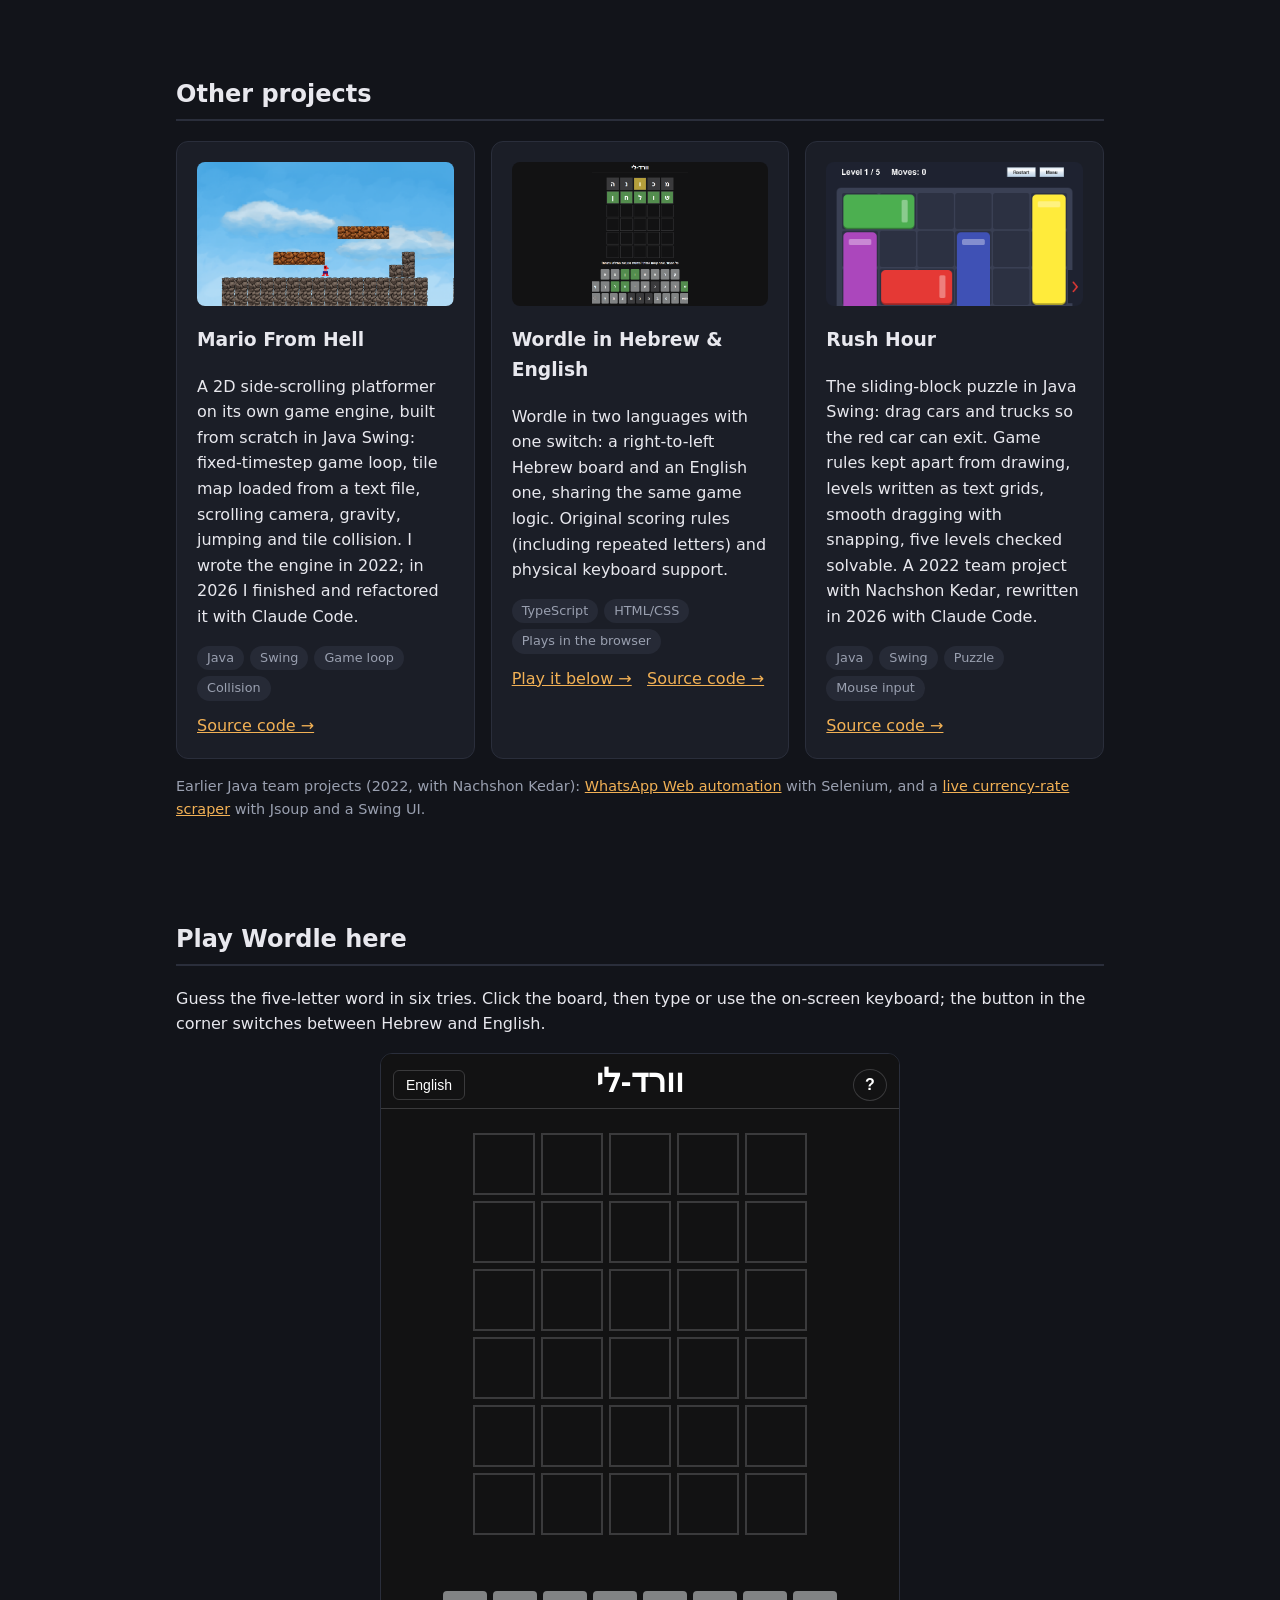
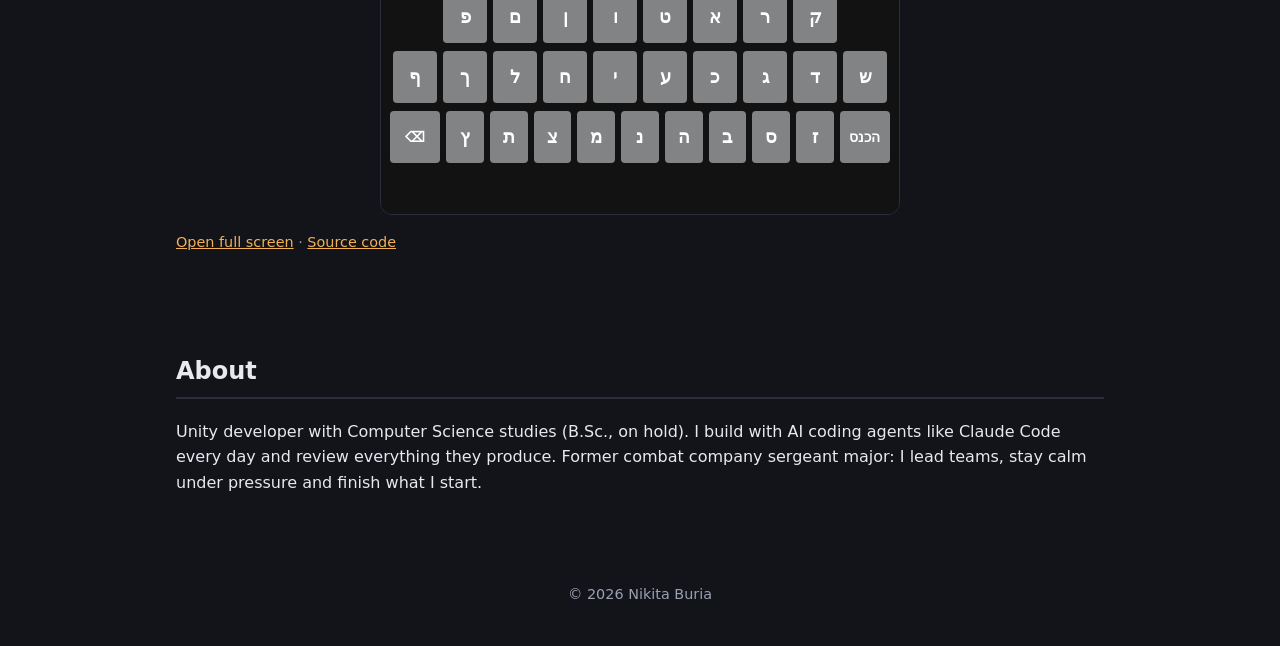
==== commit f6598bf6: "Set the arcade sun and raise the moon as visitors scroll" ====
--- a/index.html
+++ b/index.html
@@ -15,21 +15,29 @@
     document.body.append(c); return c;
   }
   const sky=canvas(-2), wake=canvas(-1), pen=sky.getContext('2d'), glow=wake.getContext('2d');
-  function landscape() {
-    const w=sky.width=Math.ceil(innerWidth/2), h=sky.height=Math.ceil(innerHeight/2);
-    wake.width=innerWidth; wake.height=innerHeight;
-    let seed=579;
-    const random=()=>((seed=(1664525*seed+1013904223)>>>0)/4294967296);
-    function rect(x,y,a,b,color){pen.fillStyle=color;pen.fillRect(Math.floor(x),Math.floor(y),Math.ceil(a),Math.ceil(b));}
-    const horizon=Math.floor(h*.77), gradient=pen.createLinearGradient(0,0,0,h);
-    [[0,'#090c23'],[.43,'#211739'],[.74,'#673354'],[.8,'#151b39'],[1,'#080d20']].forEach(([s,c])=>gradient.addColorStop(s,c));
-    rect(0,0,w,h,gradient);
-    for(let i=0;i<w*h/450;i++)rect(random()*w,random()*h*.69,1,1,random()>.82?'#cfc8cb':'#696482');
-    const r=Math.min(w*.13,h*.135);
-    for(let y=-Math.floor(r);y<=r;y++){
-      if(y>0 && y%6<1+Math.floor(2*y/r))continue;
-      const span=Math.sqrt(r*r-y*y), t=(y/r+1)/2;
-      rect(w*.76-span,h*.55+y,2*span,1,'hsl('+(27-43*t)+' 88% '+(70-14*t)+'%)');
+  const reduced = matchMedia('(prefers-reduced-motion: reduce)');
+  const city = document.createElement('canvas');
+  const stars = document.createElement('canvas');
+  const cityPen = city.getContext('2d');
+  let skyFrame = 0;
+
+  function resizeSky() {
+    const w = sky.width = city.width = stars.width = Math.ceil(innerWidth / 2);
+    const h = sky.height = city.height = stars.height = Math.ceil(innerHeight / 2);
+    wake.width = innerWidth;
+    wake.height = innerHeight;
+    const horizon = Math.floor(h * .77);
+    let seed = 579;
+    const random = () => ((seed = (1664525 * seed + 1013904223) >>> 0) / 4294967296);
+    const starPen = stars.getContext('2d');
+    for (let i = 0; i < w * h / 450; i++) {
+      const x = Math.floor(random() * w), y = Math.floor(random() * h * .69);
+      starPen.fillStyle = random() > .82 ? '#eee7d5' : '#9897bd';
+      starPen.fillRect(x, y, 1, 1);
+    }
+    function rect(x, y, width, height, color) {
+      cityPen.fillStyle = color;
+      cityPen.fillRect(Math.floor(x), Math.floor(y), Math.ceil(width), Math.ceil(height));
     }
     for(let layer=0;layer<2;layer++){
       for(let x=-6;x<w;){
@@ -40,12 +48,67 @@
         x+=width+Math.floor(random()*3);
       }
     }
-    pen.strokeStyle='#343051';pen.lineWidth=.7;pen.beginPath();
-    for(let x=-w*2;x<w*3;x+=Math.max(18,w/12)){pen.moveTo(w*.51+(x-w*.51)*.045,horizon);pen.lineTo(x,h);}
-    for(let d=1;d<h-horizon;d=d*1.65+1){pen.moveTo(0,horizon+d);pen.lineTo(w,horizon+d);}pen.stroke();
-  }
-  landscape();addEventListener('resize',landscape);
-  const reduced=matchMedia('(prefers-reduced-motion: reduce)');let points=[],frame=0;
+    cityPen.strokeStyle='#343051';cityPen.lineWidth=.7;cityPen.beginPath();
+    for(let x=-w*2;x<w*3;x+=Math.max(18,w/12)){cityPen.moveTo(w*.51+(x-w*.51)*.045,horizon);cityPen.lineTo(x,h);}
+    for(let d=1;d<h-horizon;d=d*1.65+1){cityPen.moveTo(0,horizon+d);cityPen.lineTo(w,horizon+d);}cityPen.stroke();
+    drawSky();
+  }
+
+  function drawSky() {
+    skyFrame = 0;
+    const w = sky.width, h = sky.height;
+    const distance = Math.max(1, document.documentElement.scrollHeight - innerHeight);
+    const progress = Math.max(0, Math.min(1, scrollY / distance));
+    const night = progress * progress * (3 - 2 * progress);
+    const gradient = pen.createLinearGradient(0, 0, 0, h);
+    for (const [stop, day, dark] of [
+      [0, [15, 23, 50], [4, 7, 24]], [.43, [53, 42, 78], [14, 22, 54]],
+      [.74, [147, 71, 90], [39, 48, 79]], [.8, [26, 29, 57], [12, 19, 39]],
+      [1, [8, 13, 32], [5, 10, 24]]
+    ]) {
+      const rgb = day.map((v, i) => Math.round(v + (dark[i] - v) * night));
+      gradient.addColorStop(stop, 'rgb(' + rgb.join(',') + ')');
+    }
+    pen.fillStyle = gradient;
+    pen.fillRect(0, 0, w, h);
+    pen.globalAlpha = .16 + .84 * night;
+    pen.drawImage(stars, 0, 0);
+    pen.globalAlpha = 1;
+    const radius = Math.min(w * .105, h * .12);
+    const horizon = Math.floor(h * .77);
+    const sunX = w * .88, moonX = w * .88;
+    const sunY = h * .28 + night * h * .95;
+    const moonY = h * 1.2 - night * h * .94;
+    pen.save();
+    pen.beginPath(); pen.rect(0, 0, w, horizon); pen.clip();
+    function disk(x, cy, r, color, striped) {
+      for (let y = -Math.floor(r); y <= r; y++) {
+        if (striped && y > 0 && y % 6 < 1 + Math.floor(2 * y / r)) continue;
+        const span = Math.sqrt(r * r - y * y);
+        pen.fillStyle = striped ? 'hsl(' + (27 - 43 * (y / r + 1) / 2) + ' 88% ' + (70 - 7 * (y / r + 1)) + '%)' : color;
+        pen.fillRect(Math.floor(x - span), Math.floor(cy + y), Math.ceil(2 * span), 1);
+      }
+    }
+    if (reduced.matches) pen.globalAlpha = 1 - night;
+    disk(sunX, reduced.matches ? h * .28 : sunY, radius, '', true);
+    pen.globalAlpha = reduced.matches ? night : 1;
+    const cy = reduced.matches ? h * .28 : moonY, r = radius * .74;
+    disk(moonX, cy, r, '#d5e3f4', false);
+    for (const [x, y, size] of [[-.39,-.22,.21],[.22,.37,.15],[.37,-.31,.095],[-.34,.42,.08]]) {
+      disk(moonX + r * x, cy + r * y, r * size, '#a8bed8', false);
+    }
+    pen.restore();
+    pen.drawImage(city, 0, 0);
+  }
+  function scheduleSky() {
+    if (!skyFrame) skyFrame = requestAnimationFrame(drawSky);
+  }
+  resizeSky();
+  addEventListener('resize', resizeSky);
+  addEventListener('scroll', scheduleSky, { passive: true });
+  addEventListener('pageshow', scheduleSky);
+  reduced.addEventListener('change', scheduleSky);
+  let points=[],frame=0;
   function trail(now){
     glow.clearRect(0,0,wake.width,wake.height);points=points.filter(p=>now-p.time<340);
     for(let i=1;i<points.length;i++){
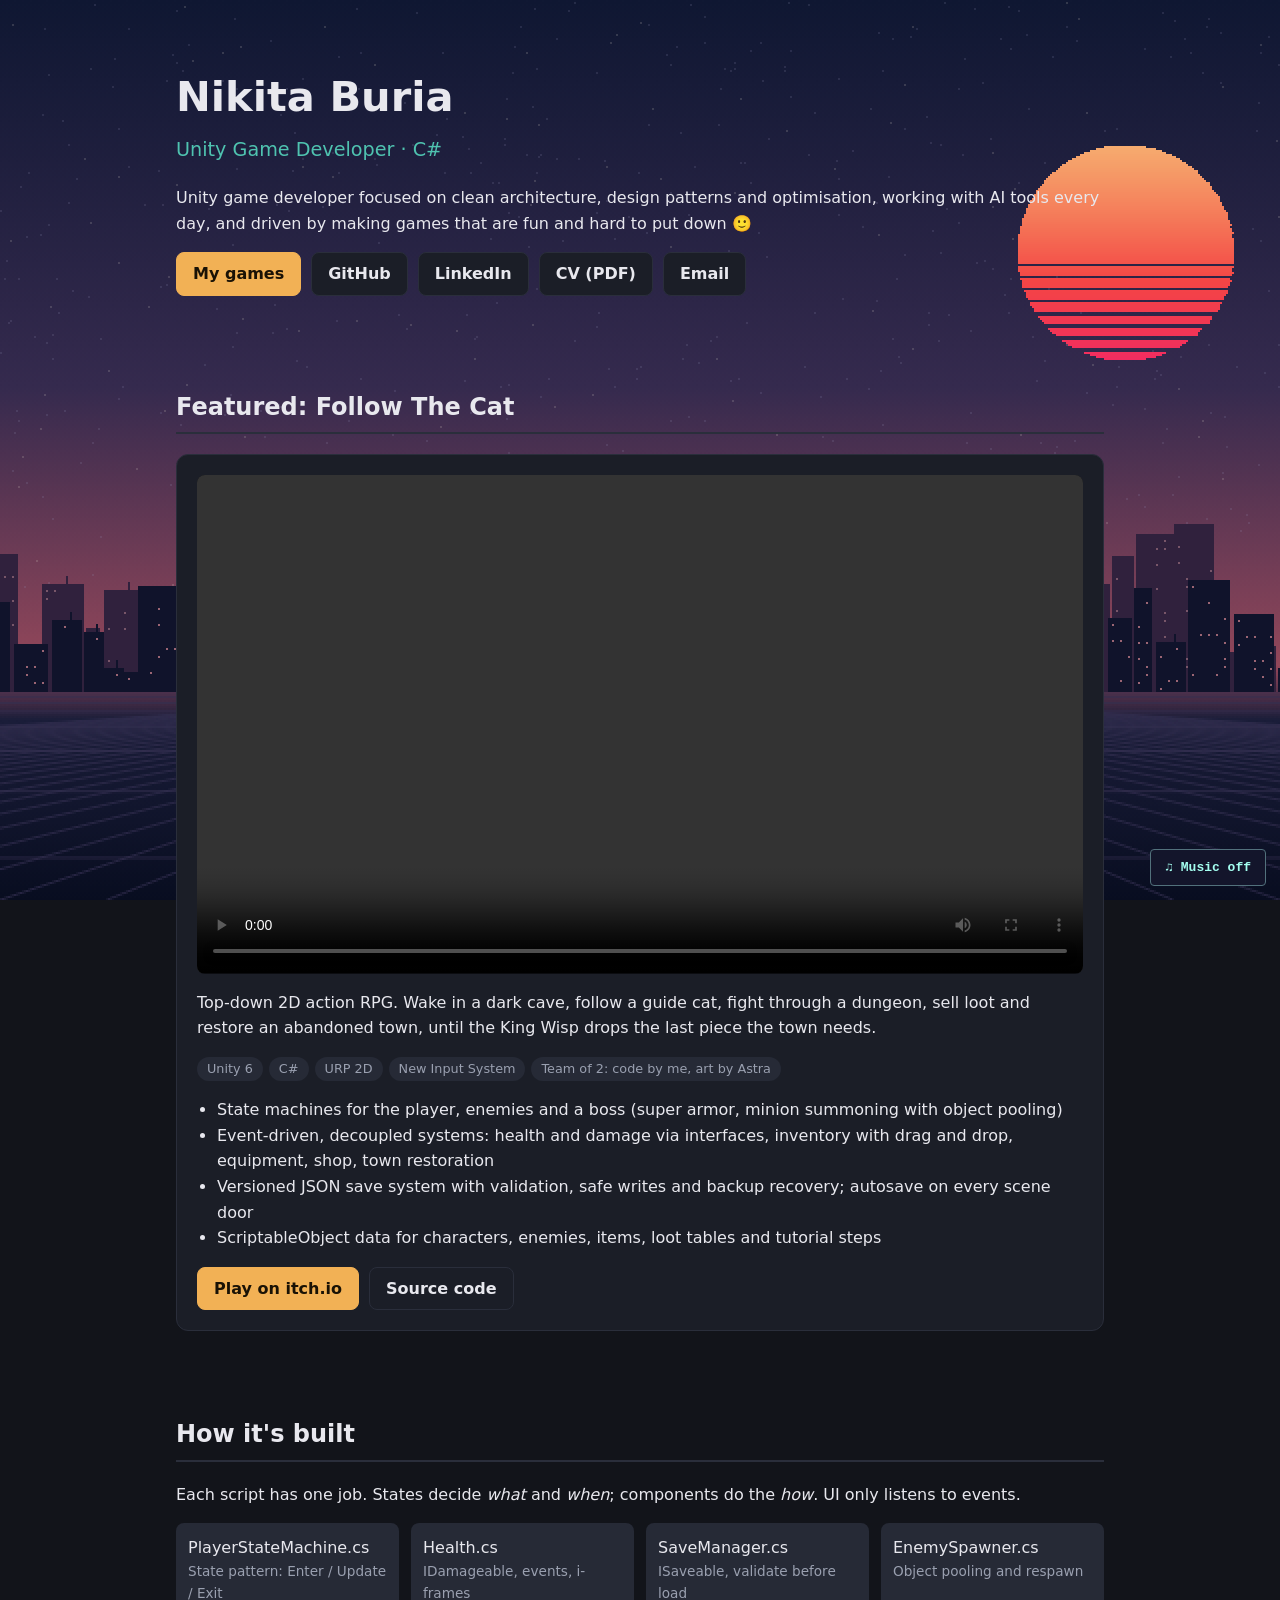
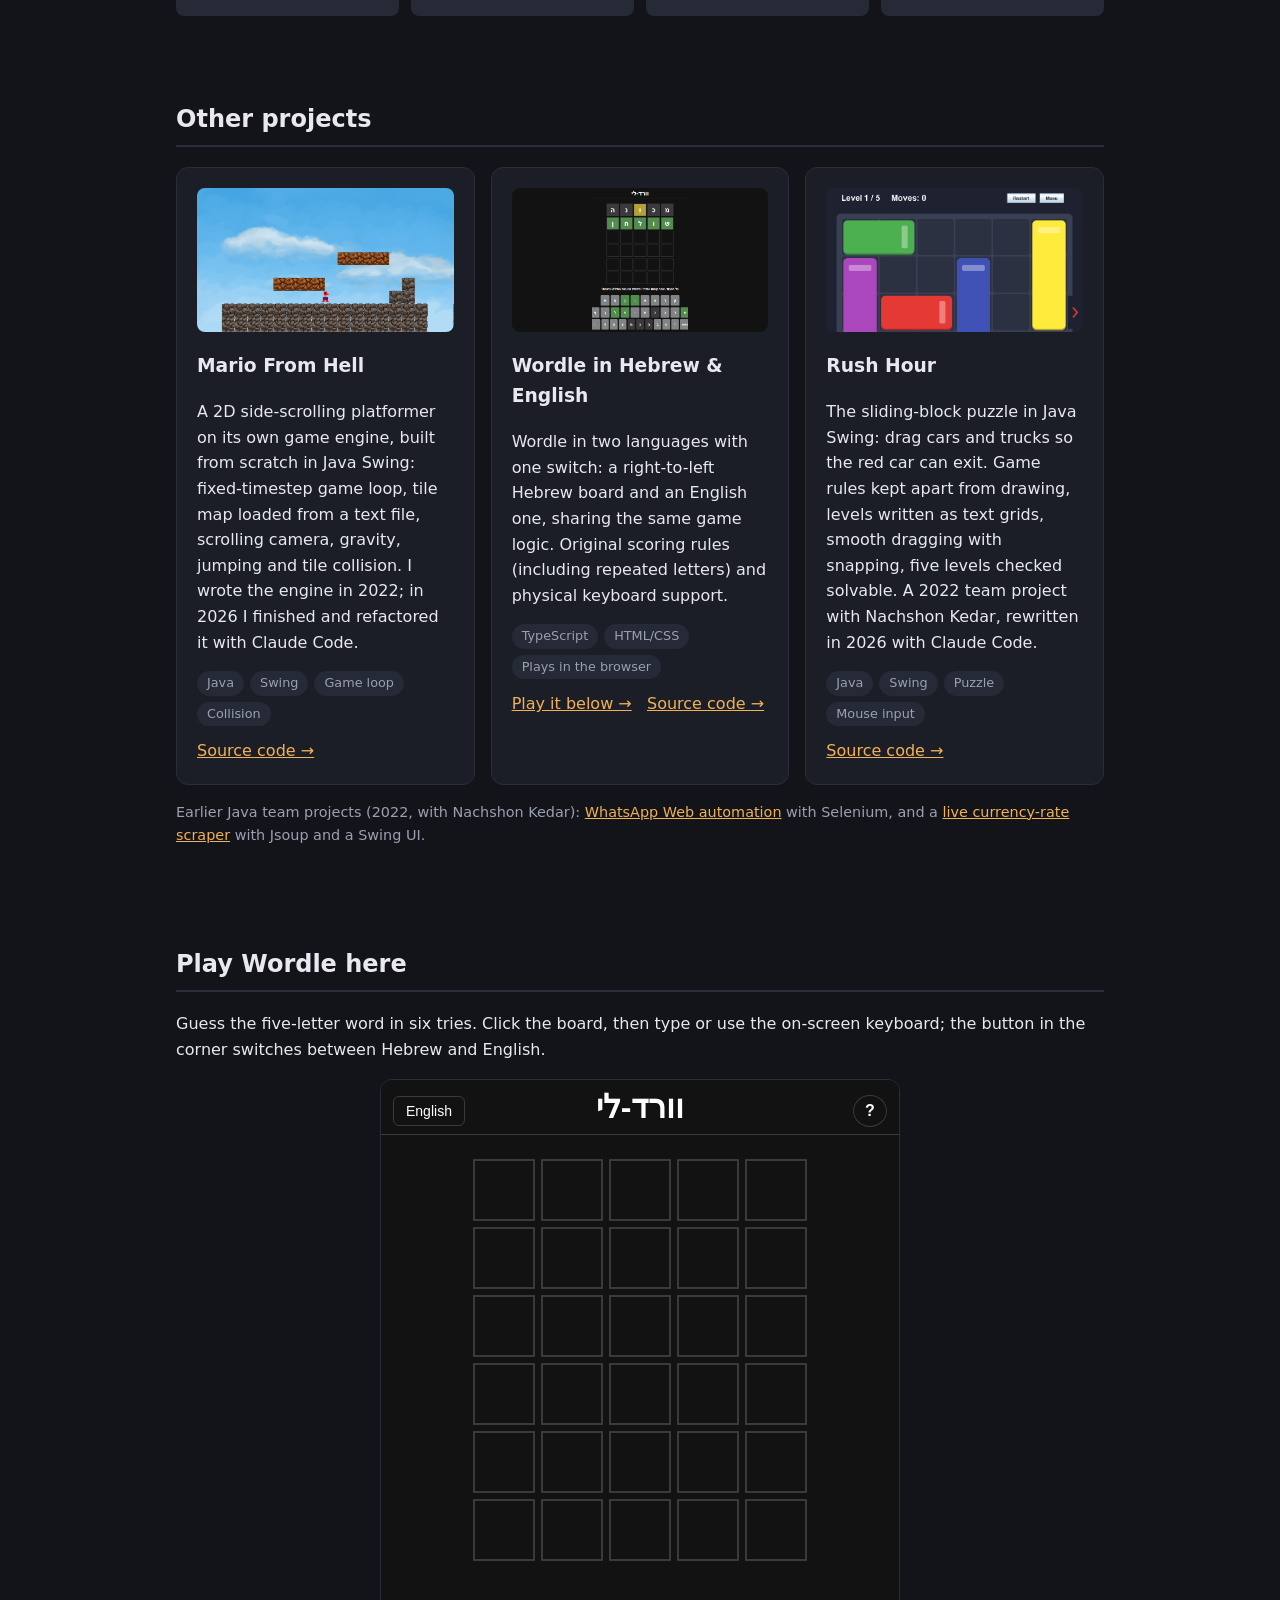
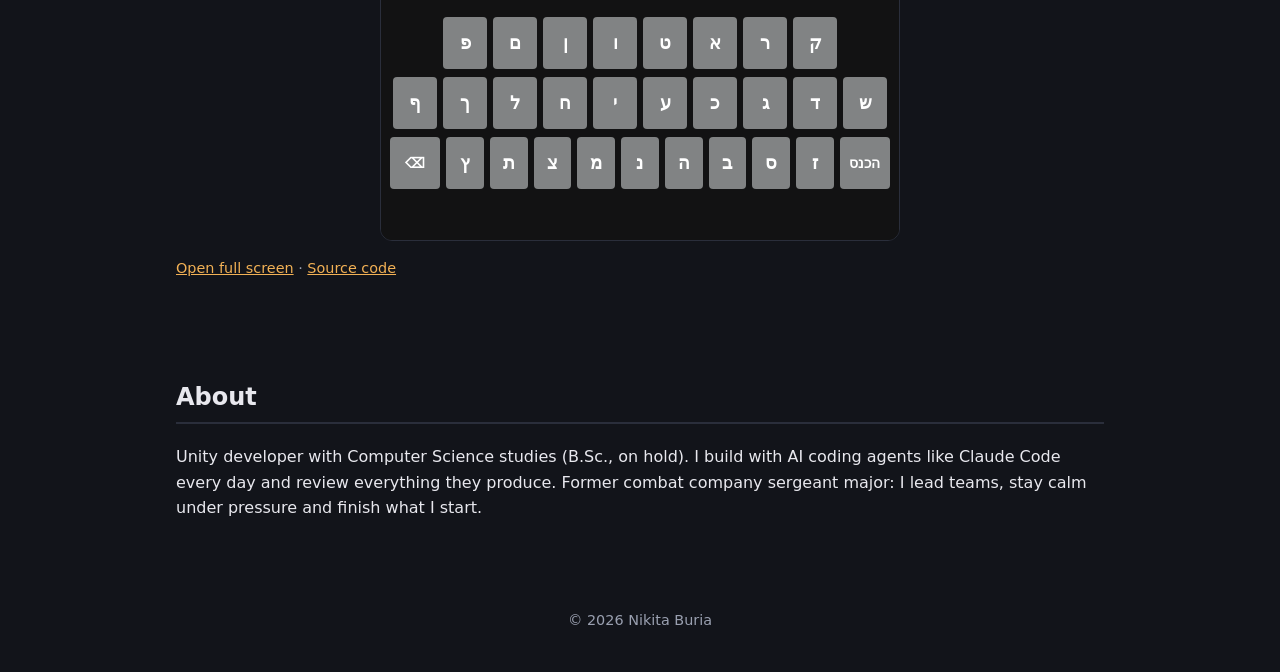
==== commit 933bb040: "Update portfolio bio Updated the description to emphasize focus on clean architecture, design patter" ====
--- a/index.html
+++ b/index.html
@@ -263,7 +263,7 @@
   <header>
     <h1>Nikita Buria</h1>
     <p class="role">Unity Game Developer · C#</p>
-    <p>I build games in Unity with a focus on clean, decoupled architecture: state machines, events, data-driven design.</p>
+    <p>Unity game developer focused on clean architecture, design patterns and optimisation, working with AI tools every day, and driven by making games that are fun and hard to put down 🙂</p>
     <div class="links">
       <a class="btn primary" href="#games">My games</a>
       <a class="btn" href="https://github.com/NikitaBuria">GitHub</a>
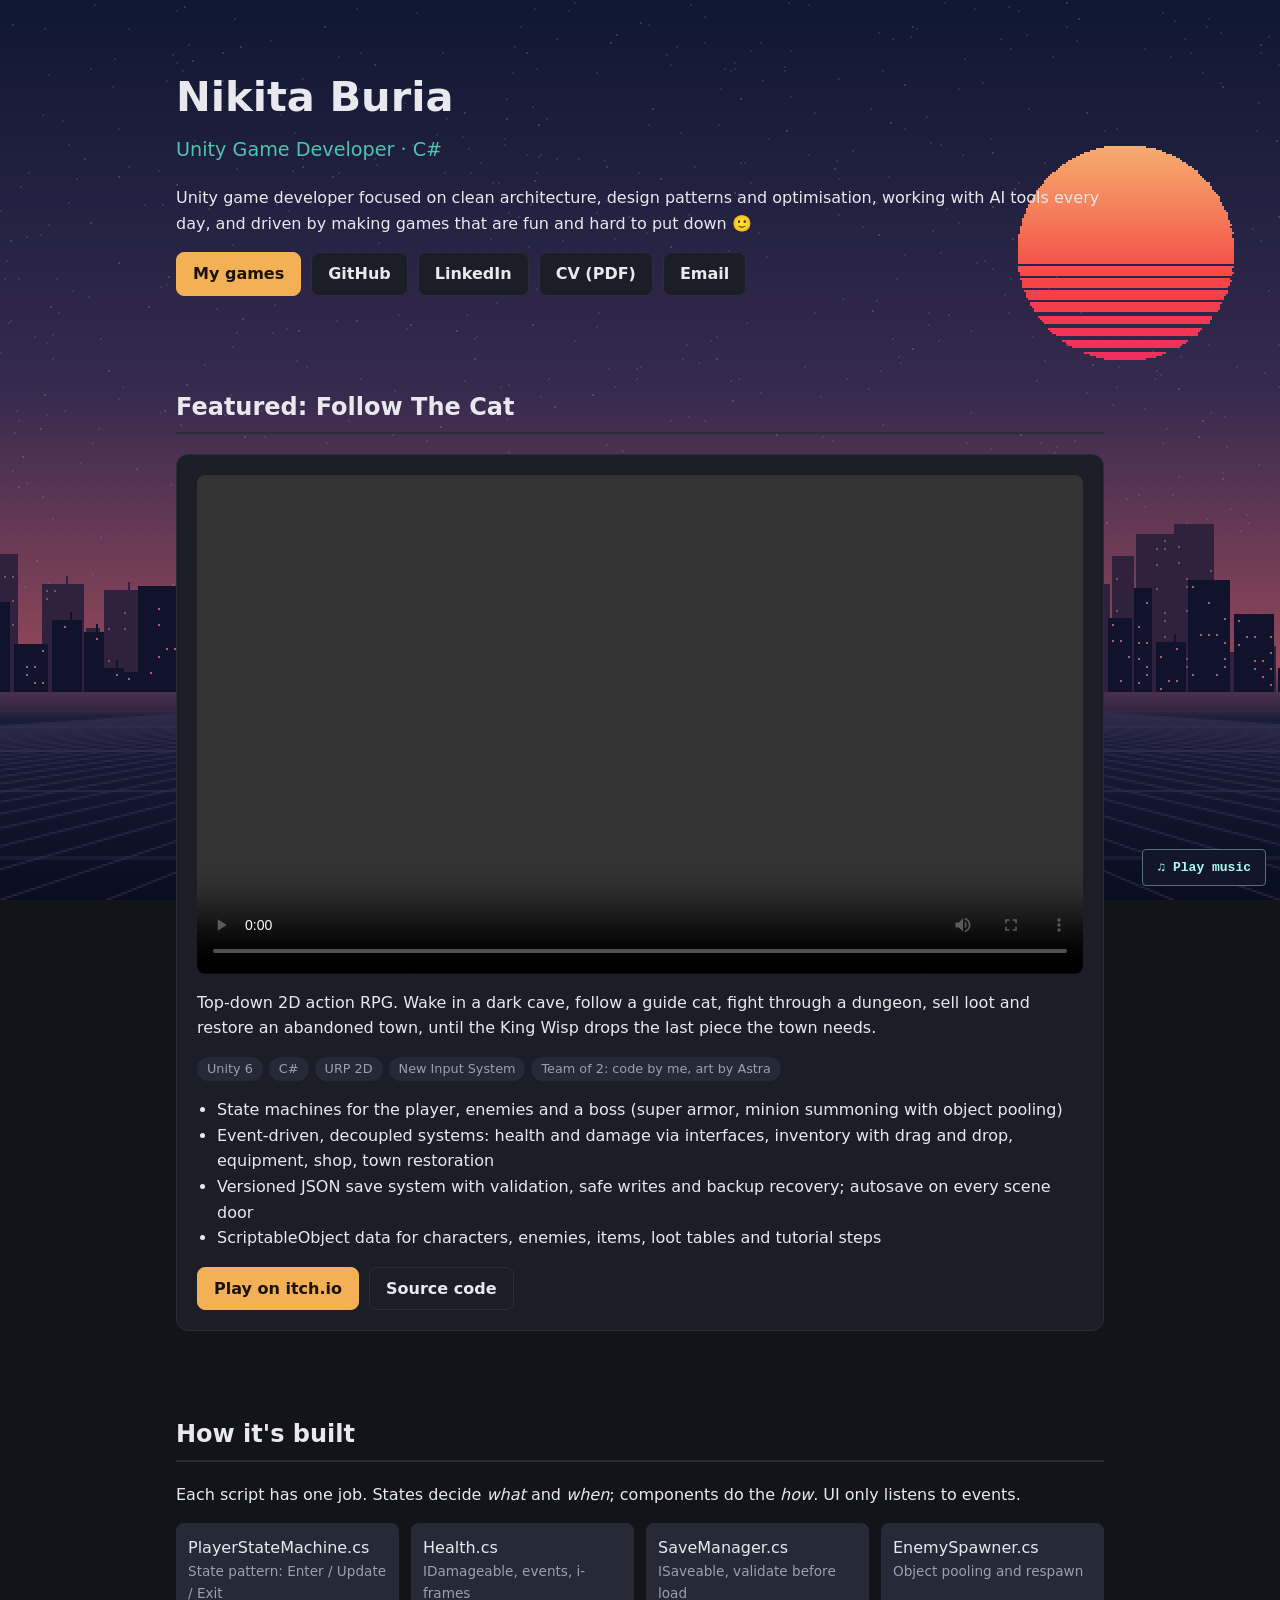
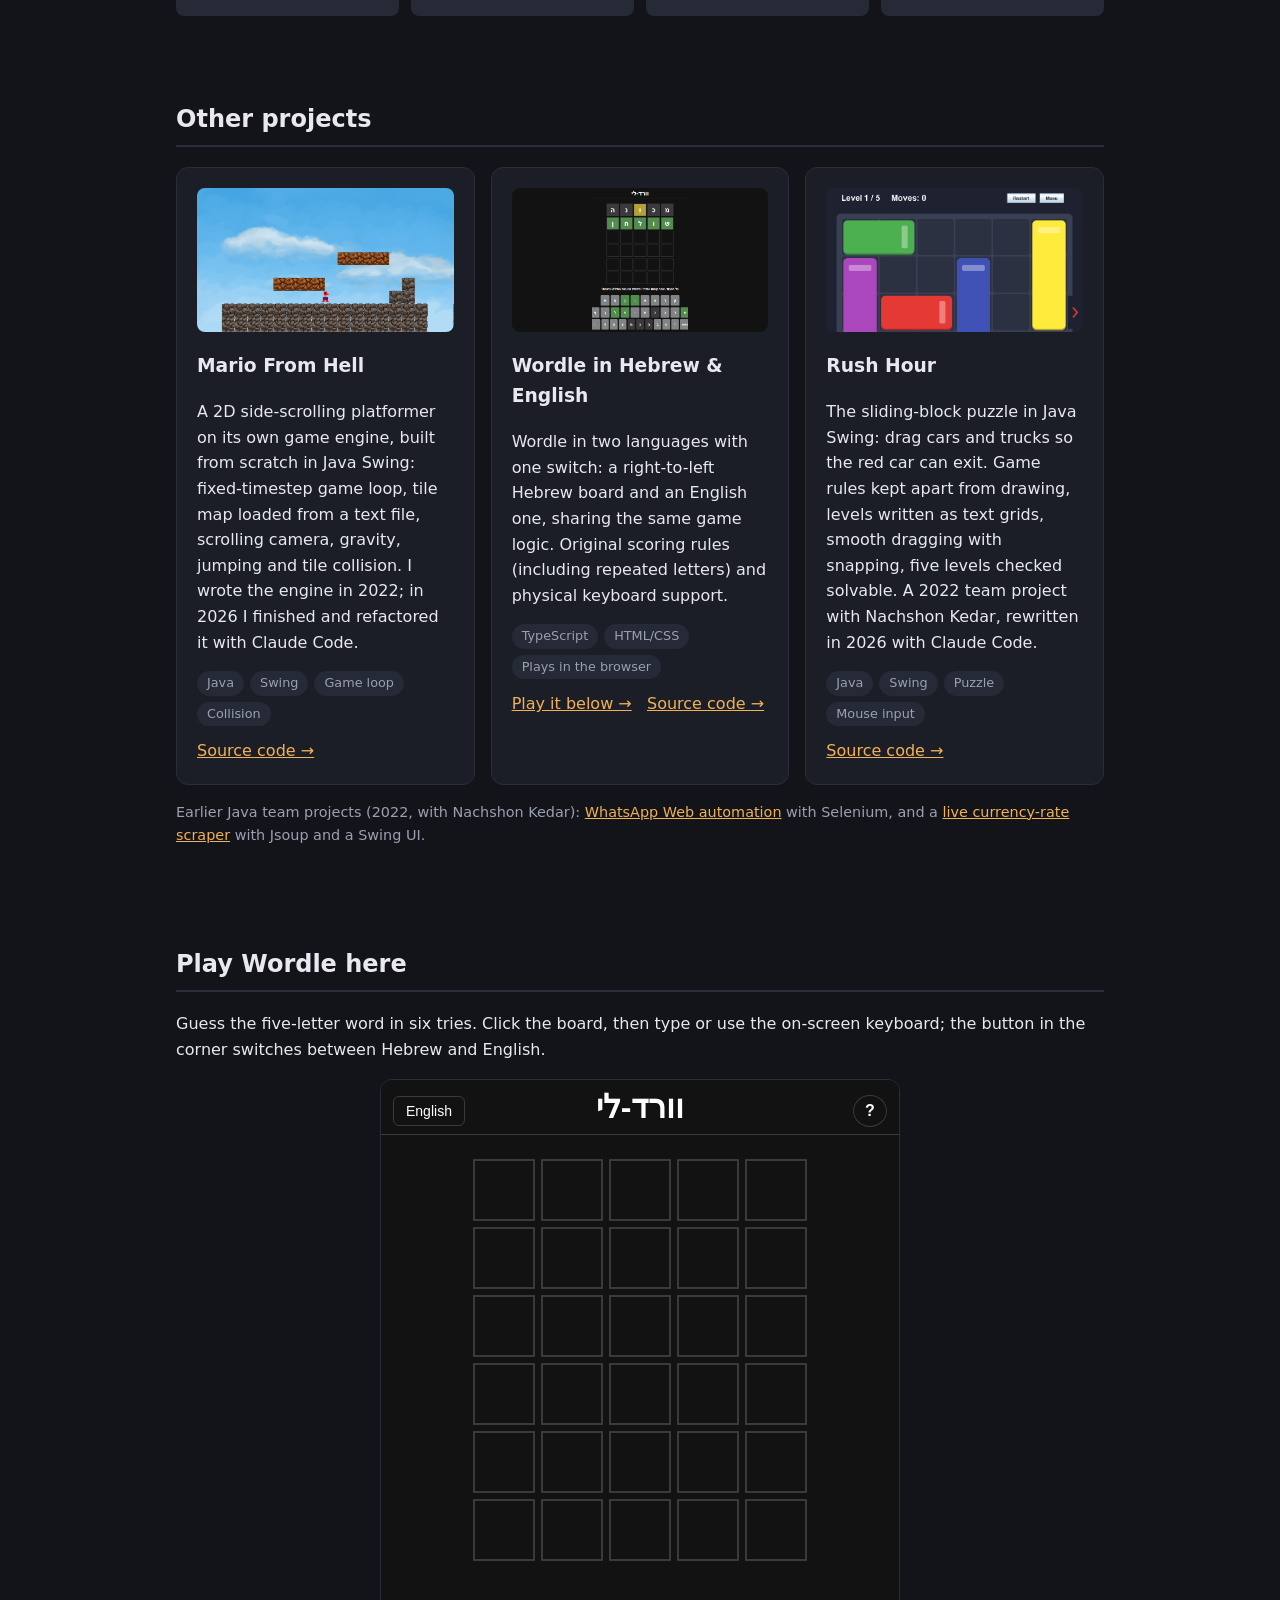
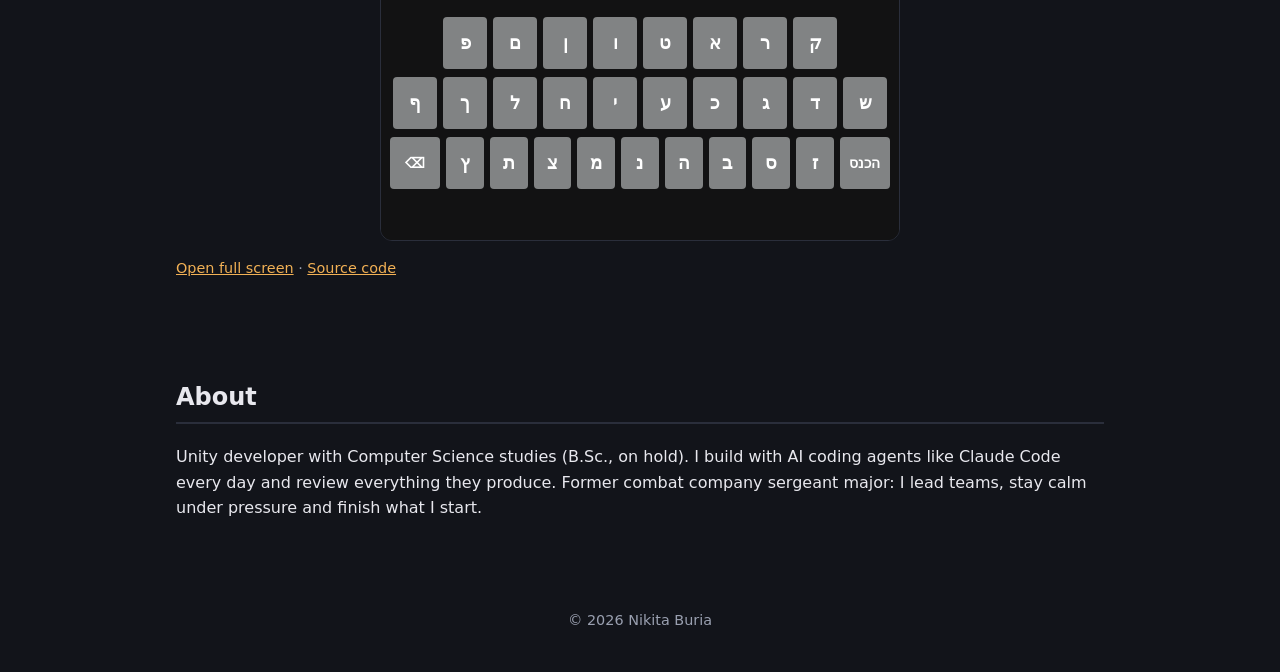
==== commit 345bf945: "Start portfolio music on arrival" ====
--- a/index.html
+++ b/index.html
@@ -139,7 +139,7 @@
   document.addEventListener('pointerleave',clearTrail);reduced.addEventListener('change',clearTrail);
   const control=document.createElement('button');control.type='button';control.textContent='♫  Music off';control.setAttribute('aria-pressed','false');
   control.style.cssText='position:fixed;bottom:max(14px,env(safe-area-inset-bottom));right:14px;z-index:9999;background:#13152b;color:#a4fff0;border:1px solid #52717c;border-radius:4px;padding:10px 14px;font:600 13px monospace;cursor:pointer;';document.body.append(control);
-  let ctx,master,clock,step,next,playing=false,busy=false;
+  let ctx,master,clock,step=0,next,playing=false;
   function note(midi,start,length,wave,level,slide=false){
     const osc=ctx.createOscillator(),env=ctx.createGain();osc.type=wave;osc.frequency.setValueAtTime(440*2**((midi-69)/12),start);if(slide)osc.frequency.exponentialRampToValueAtTime(46,start+.09);
     env.gain.setValueAtTime(.0001,start);env.gain.exponentialRampToValueAtTime(level,start+.009);env.gain.exponentialRampToValueAtTime(.0001,start+length);
@@ -150,11 +150,11 @@
     if(pos%4===0)note(48,next,.12,'sine',.42,true);if(pos%4===0||pos===10)note(root+(pos===8?12:0),next,.24,'triangle',.30);if(pos%4===2)note(89,next,.032,'triangle',.065);
     if(lead[pos]!==null)note(root+12+(lead[pos]===3&&bar!==0?4:lead[pos]),next,beat*1.8,'square',.075);step++;next+=beat;}}
   const video = document.querySelector('.video video');
-  let musicEnabled = false;
+  let musicEnabled = true;
 
   function syncMusic() {
     const watching = video && !video.paused && !video.ended && !video.error;
-    const audible = musicEnabled && !watching && !document.hidden;
+    const audible = musicEnabled && ctx?.state === 'running' && !watching && !document.hidden;
     if (audible && !playing) {
       master = ctx.createGain();
       master.gain.value = .22;
@@ -167,34 +167,39 @@
       master.disconnect();
     }
     playing = audible;
-    control.setAttribute('aria-pressed', String(musicEnabled));
-    control.textContent = !musicEnabled ? '♫  Music off' : watching ? '♫  Paused for video' : '♫  Music on';
-  }
-
-  control.addEventListener('click', async () => {
-    if (busy) return;
-    if (musicEnabled) {
+    control.setAttribute('aria-pressed', String(musicEnabled && ctx?.state === 'running'));
+    control.textContent = !musicEnabled ? '♫  Music off' : ctx?.state !== 'running' ? '♫  Play music' : watching ? '♫  Paused for video' : '♫  Music on';
+  }
+
+  function startMusic() {
+    if (!musicEnabled || document.hidden) return;
+    try {
+      if (!ctx) {
+        ctx = new AudioContext();
+        ctx.addEventListener('statechange', syncMusic);
+      }
+      if (ctx.state !== 'running') ctx.resume().then(syncMusic, syncMusic);
+      syncMusic();
+    } catch {
+      control.textContent = 'Audio unavailable';
+    }
+  }
+
+  control.addEventListener('click', () => {
+    if (musicEnabled && ctx?.state === 'running') {
       musicEnabled = false;
       syncMusic();
-      return;
-    }
-    busy = true;
-    try {
-      ctx ??= new AudioContext();
-      await ctx.resume();
-      if (!document.hidden) {
-        musicEnabled = true;
-        step = 0;
-        syncMusic();
-      }
-    } catch {
-      musicEnabled = false;
-      syncMusic();
-      control.textContent = 'Audio unavailable';
-    } finally {
-      busy = false;
+    } else {
+      musicEnabled = true;
+      startMusic();
     }
   });
+  function unlockMusic(event) {
+    if (event.target !== control && ctx?.state !== 'running') startMusic();
+  }
+  document.addEventListener('click', unlockMusic);
+  document.addEventListener('keydown', unlockMusic);
+  startMusic();
 
   if (video) {
     for (const event of ['play', 'pause', 'ended', 'error', 'emptied']) {
@@ -209,8 +214,9 @@
   }
   document.addEventListener('visibilitychange', () => {
     if (document.hidden) {
-      musicEnabled = false;
       clearTrail();
+    } else {
+      startMusic();
     }
     syncMusic();
   });
